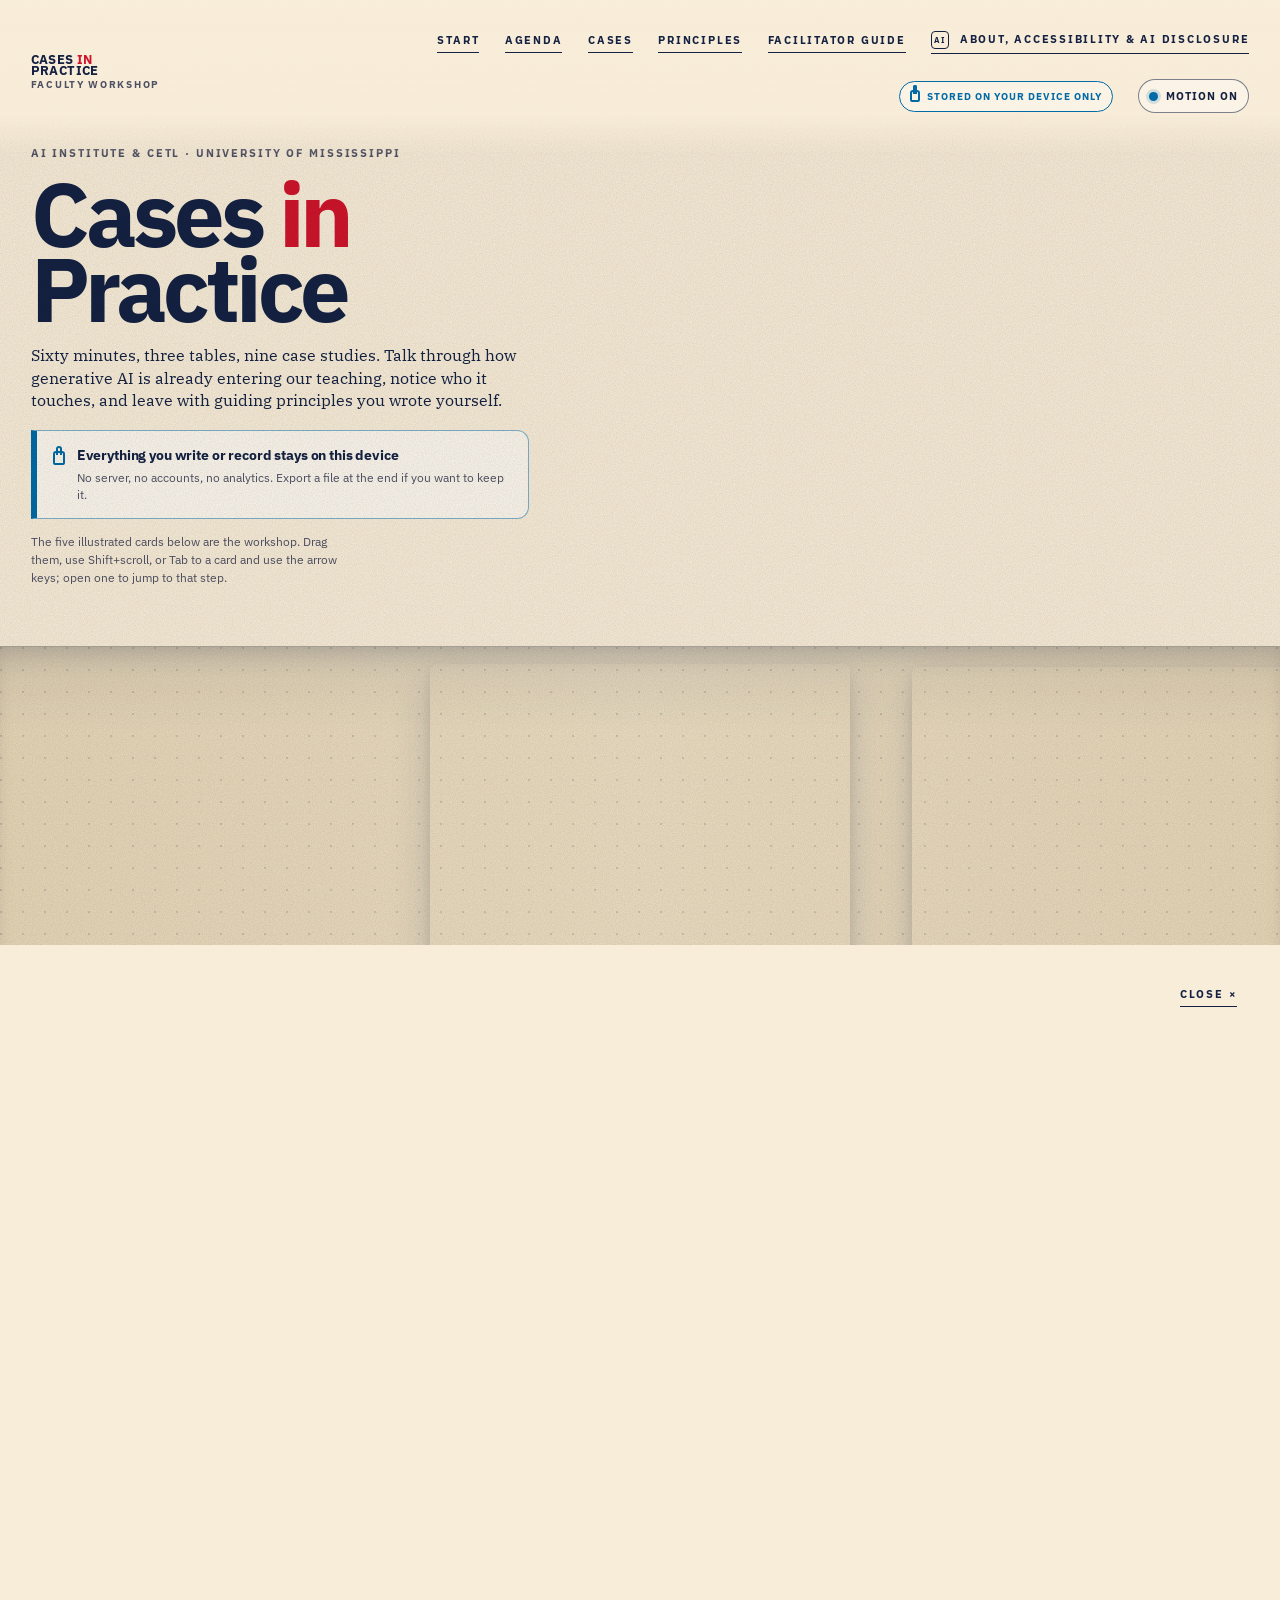
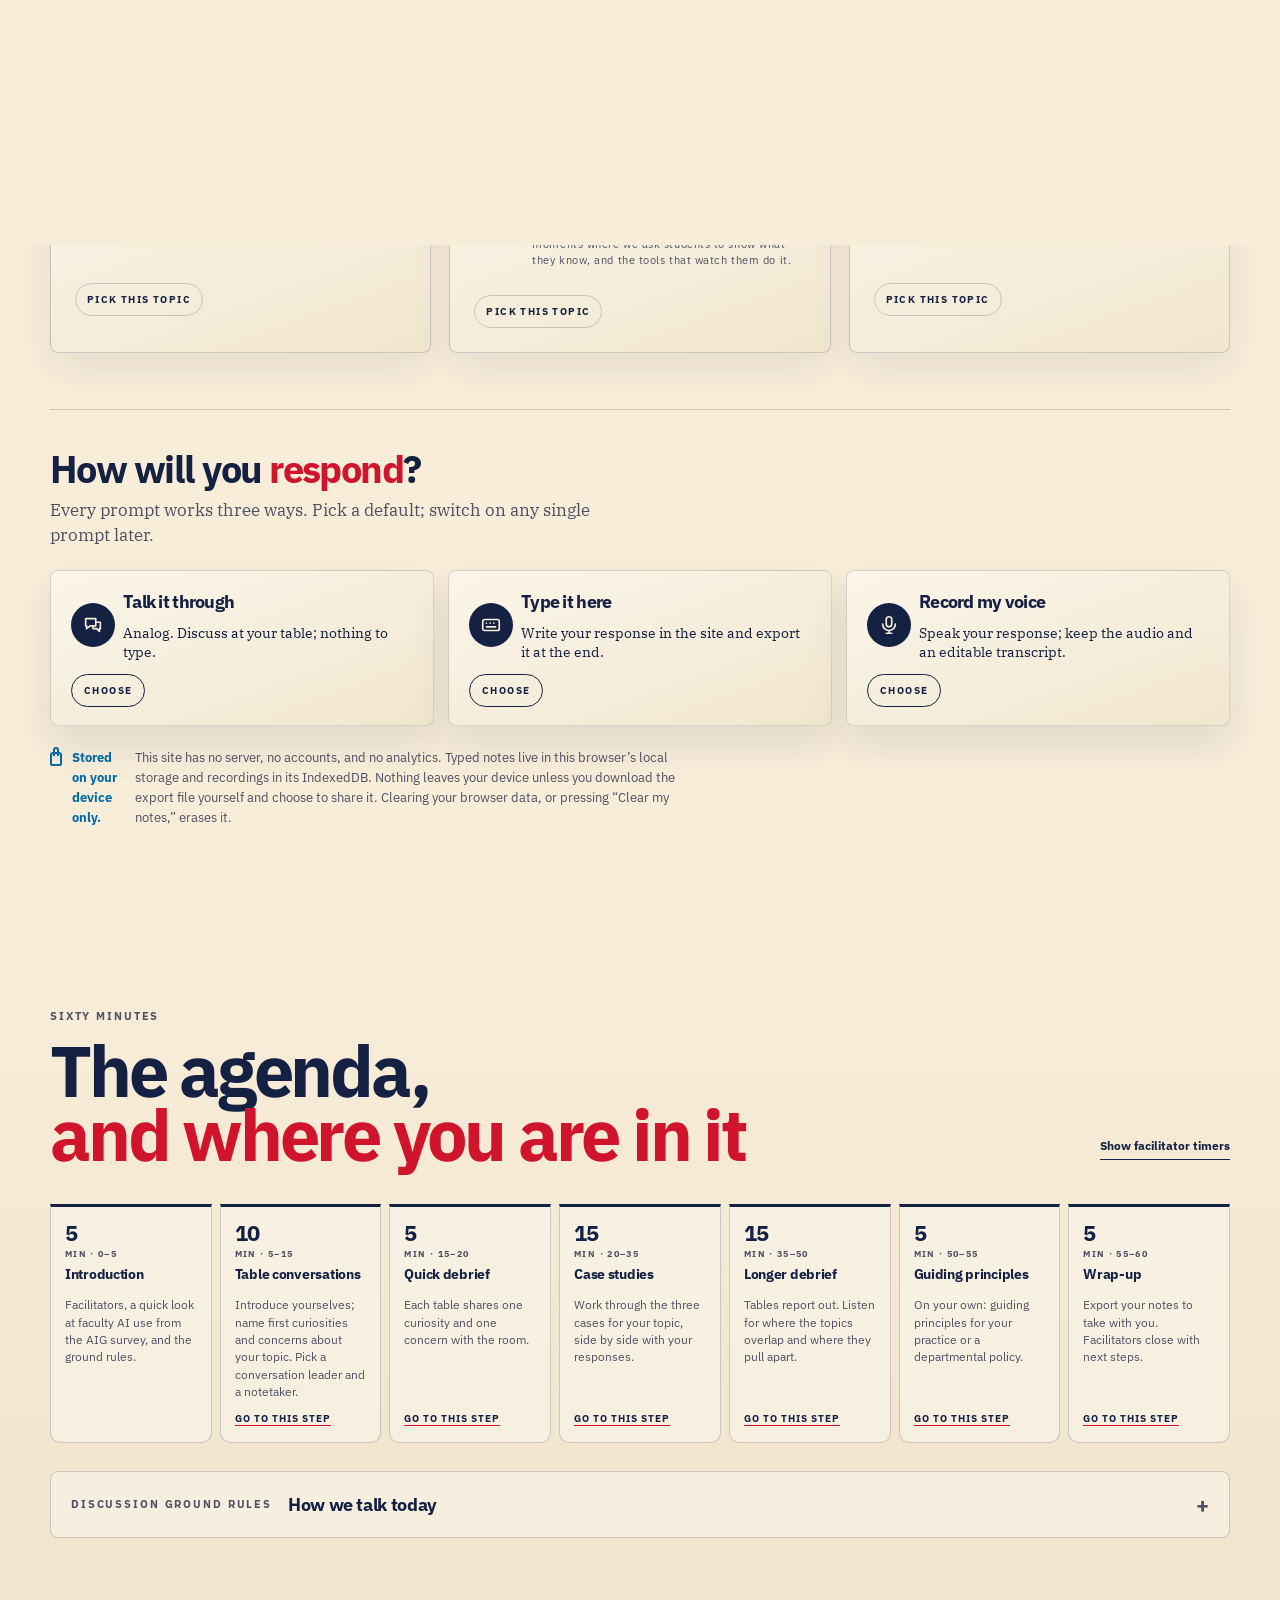
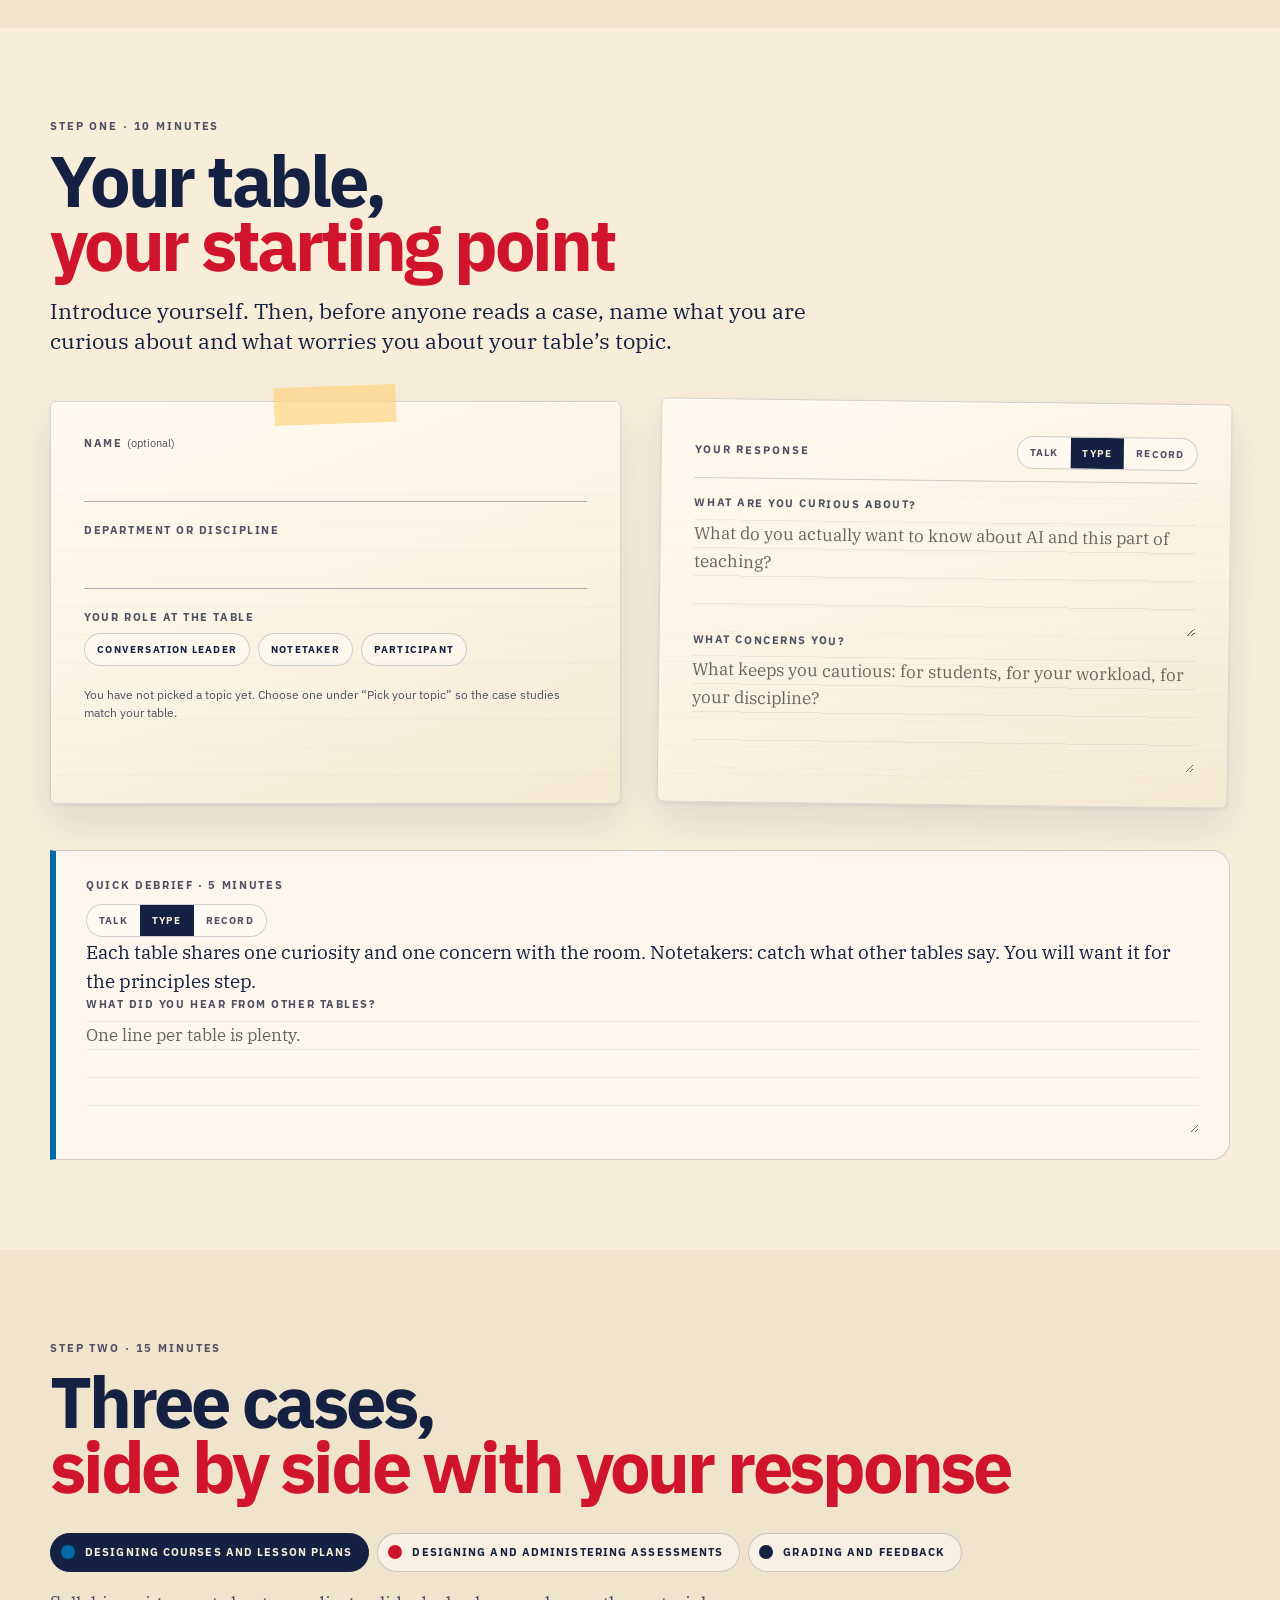
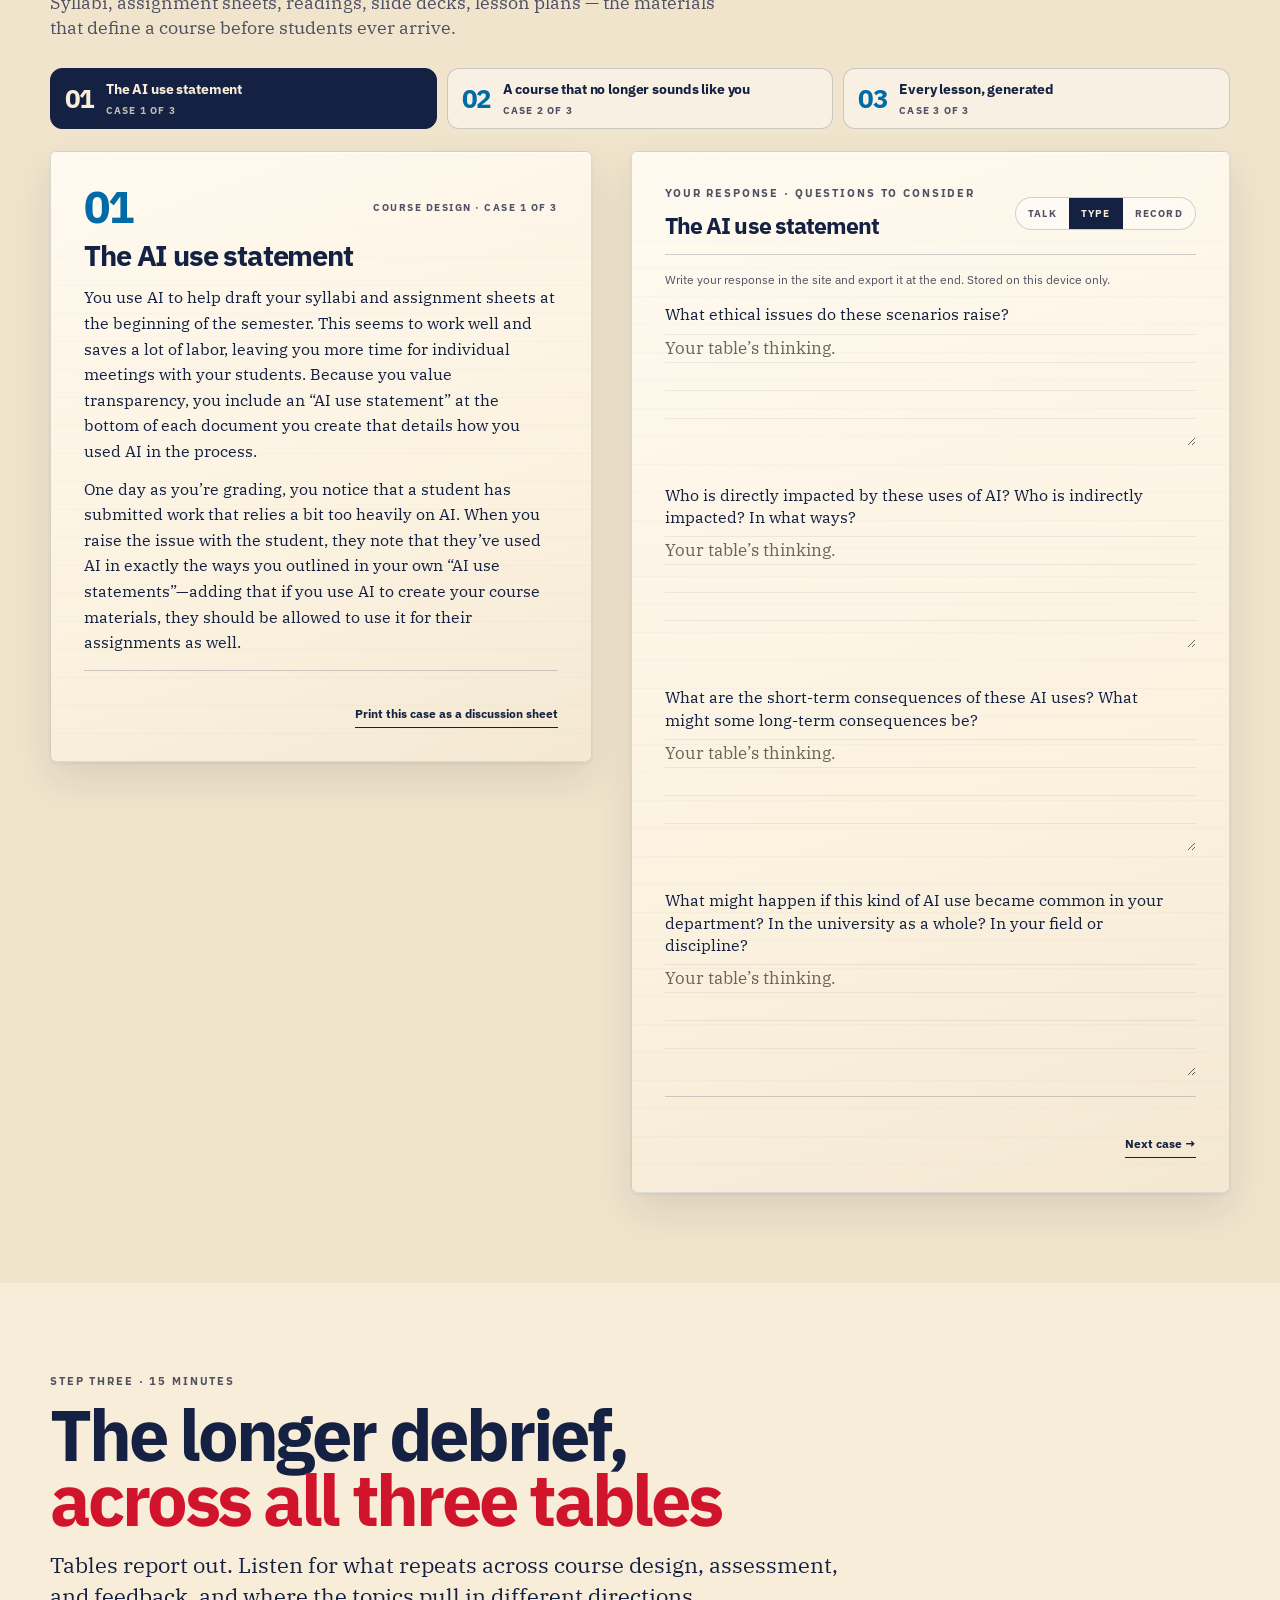
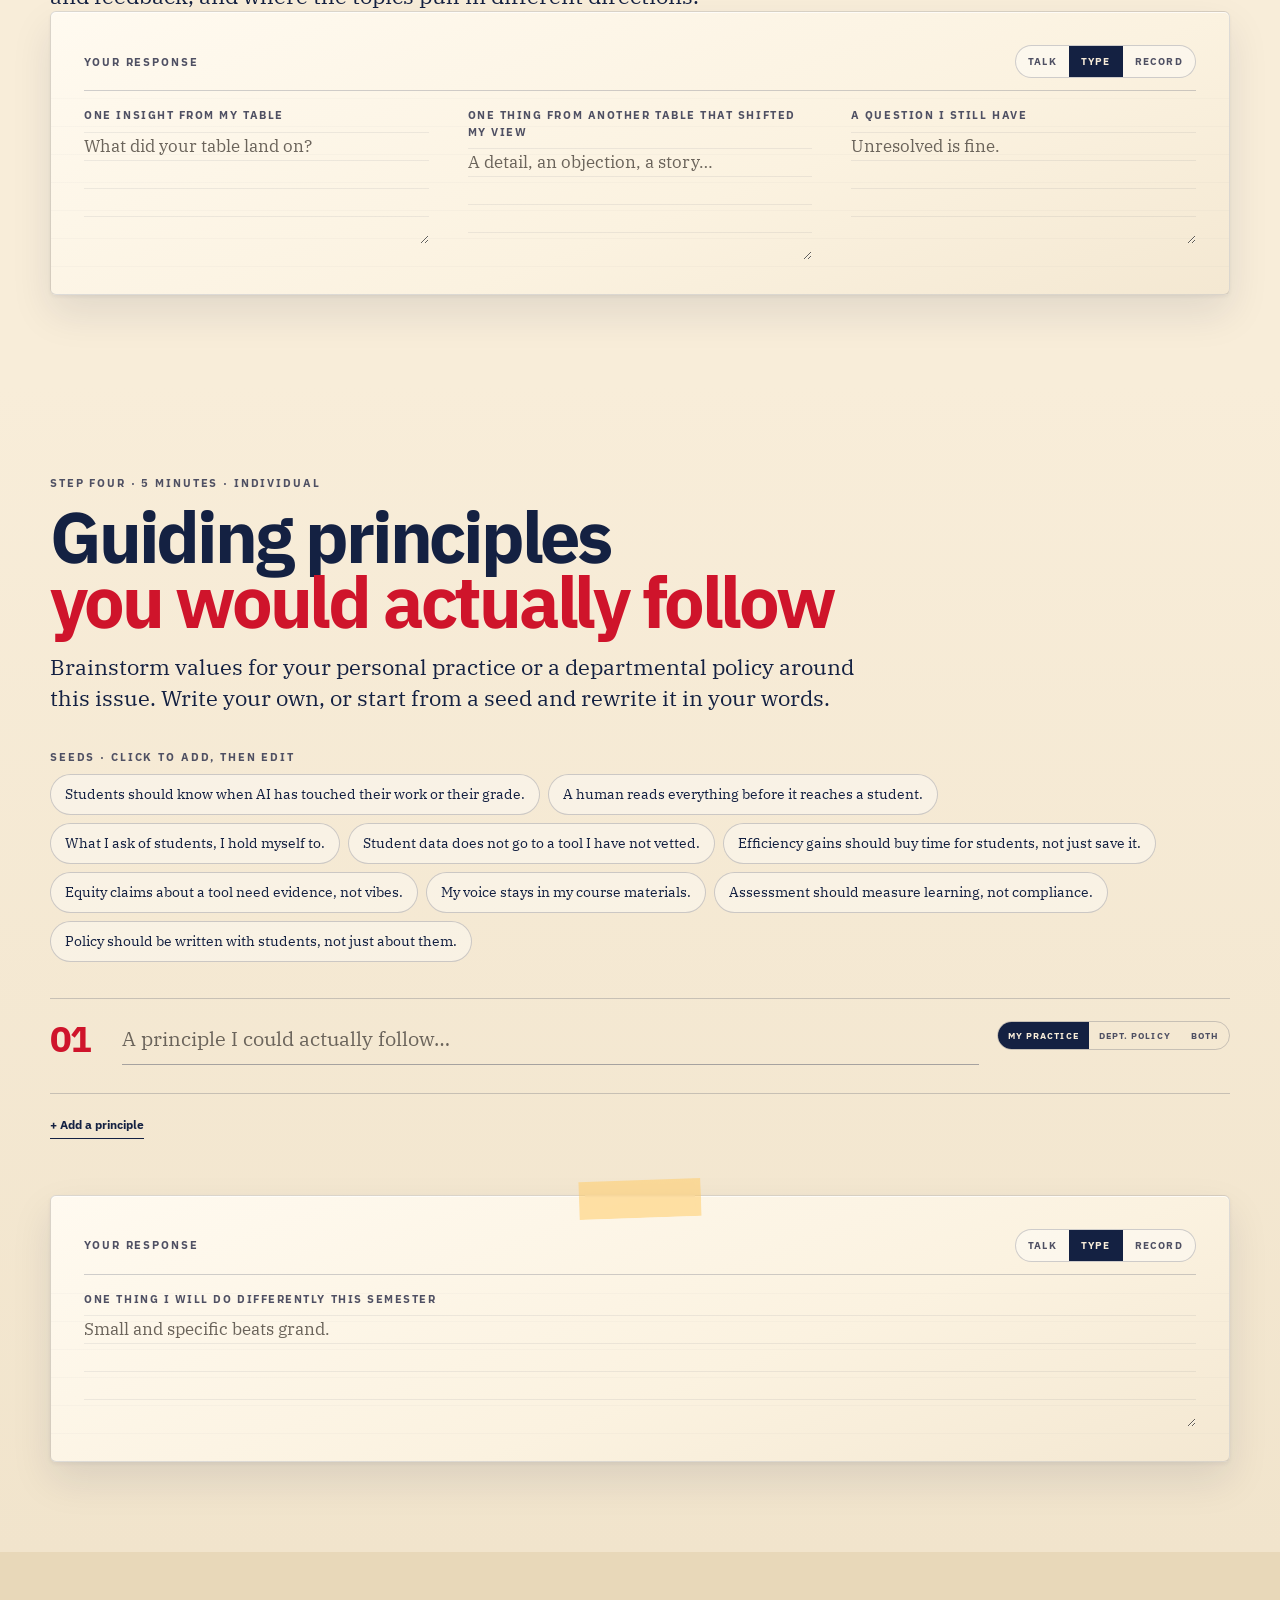
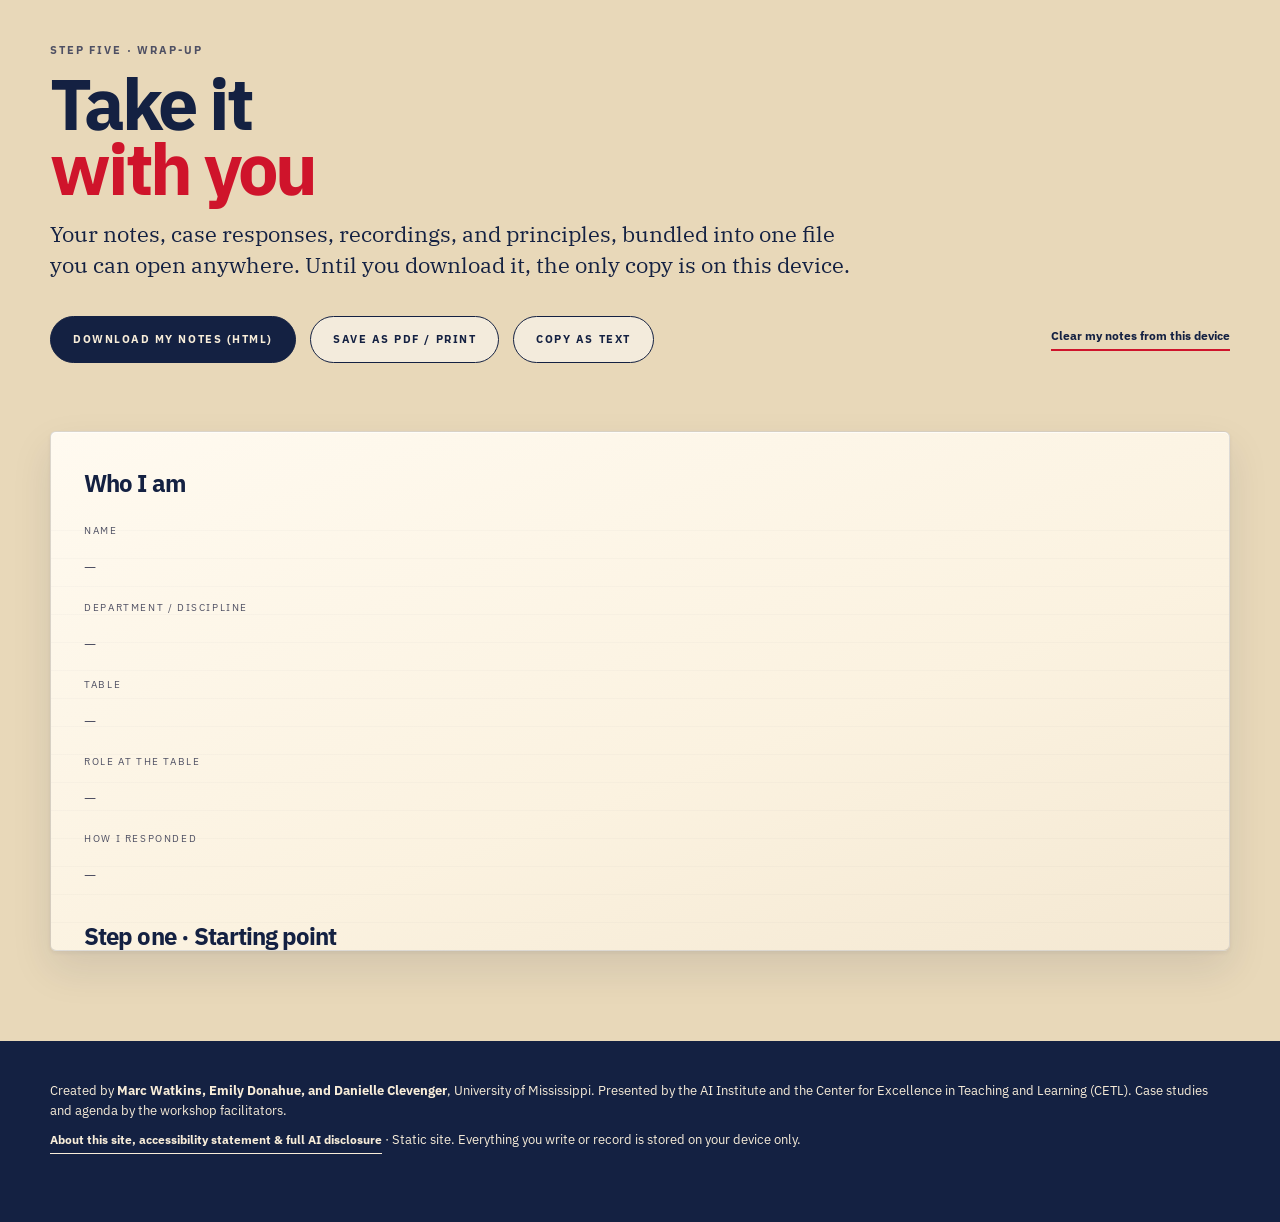
==== index.html @ 2ee826fd "Add files via upload" ====
<!doctype html>
<html lang="en">
<head>
  <meta charset="utf-8" />
  <meta name="viewport" content="width=device-width,initial-scale=1,viewport-fit=cover" />
  <meta name="theme-color" content="#F8EDD9" />
  <title>Cases in Practice — A faculty workshop on AI in teaching</title>
  <meta name="description" content="A sixty-minute faculty workshop: nine case studies on AI in course design, assessment, and grading. Talk, type, or record your responses; everything stays on your device." />
  <meta name="author" content="Marc Watkins, Emily Donahue, Danielle Clevenger" />
  <meta property="og:title" content="Cases in Practice" />
  <meta property="og:description" content="Nine case studies on AI in course design, assessment, and feedback. Talk them through, write your guiding principles, take your notes with you." />
  <meta property="og:type" content="website" />
  <meta property="og:image" content="./assets/cards/step-02.svg" />
  <link rel="preconnect" href="https://fonts.googleapis.com" />
  <link rel="preconnect" href="https://fonts.gstatic.com" crossorigin />
  <link rel="stylesheet" href="https://fonts.googleapis.com/css2?family=IBM+Plex+Sans:wght@400;600;700&family=IBM+Plex+Serif:wght@400;600&display=swap" />
  <link rel="preconnect" href="https://fonts.googleapis.com" />
  <link rel="preconnect" href="https://fonts.gstatic.com" crossorigin />
  <link rel="stylesheet" href="https://fonts.googleapis.com/css2?family=IBM+Plex+Sans:wght@400;600;700&family=IBM+Plex+Serif:wght@400;600&display=swap" />
  <link rel="stylesheet" href="./css/styles.css" />
</head>
<body>
  <a class="skip-link" href="#choose">Skip to the workshop</a>

  <div id="preloader" class="preloader" aria-hidden="true">
    <div class="preloader__eyebrow">FACULTY WORKSHOP</div>
    <div class="preloader__mark">CASES<br><strong>IN</strong> PRACTICE</div>
    <div class="preloader__bar"><span></span></div>
  </div>

  <div class="grain" aria-hidden="true"></div>

  <header class="site-header">
    <a href="#top" class="wordmark ui-button" aria-label="Cases in Practice, back to top">
      <span>CASES <strong>IN</strong><br>PRACTICE</span><small>faculty workshop</small>
    </a>
    <nav aria-label="Primary">
      <a class="nav-link" href="#choose">Start</a>
      <a class="nav-link" href="#agenda">Agenda</a>
      <a class="nav-link" href="#step-cases">Cases</a>
      <a class="nav-link" href="#step-principles">Principles</a>
      <button id="facilitatorButton" class="nav-link ui-button" type="button">Facilitator guide</button>
      <button id="aboutButton" class="nav-link nav-link--disclosure ui-button" type="button"><span aria-hidden="true">AI</span> About, accessibility &amp; AI disclosure</button>
      <span class="local-chip" title="Nothing you write or record is sent anywhere"><i aria-hidden="true"></i>Stored on your device only</span>
      <button id="motionToggle" class="motion-toggle ui-button" type="button" aria-pressed="true"><span class="motion-toggle__dot" aria-hidden="true"></span><span id="motionLabel">Motion on</span></button>
    </nav>
  </header>

  <div class="progress-rail" aria-hidden="true"><span id="progressFill"></span></div>

  <main id="main">
    <!-- ============ HERO: illustrated card gallery ============ -->
    <section id="top" class="hero gallery" aria-labelledby="heroTitle">
      <div class="ambient-video" aria-hidden="true">
        <video id="ambientVideo" muted loop playsinline autoplay preload="metadata" disablepictureinpicture tabindex="-1">
          <source src="./assets/trees-breeze.mp4" type="video/mp4" />
        </video>
      </div>
      <div class="hero__copy">
        <p class="eyebrow">AI INSTITUTE &amp; CETL · UNIVERSITY OF MISSISSIPPI</p>
        <h1 id="heroTitle">Cases <strong>in</strong><br>Practice</h1>
        <p class="lead" id="heroDek"></p>
        <p class="local-badge"><span class="local-badge__lock" aria-hidden="true"></span><strong id="localBadge"></strong><span>No server, no accounts, no analytics. Export a file at the end if you want to keep it.</span></p>
        <p class="hero__hint">The five illustrated cards below are the workshop. Drag them, use Shift+scroll, or Tab to a card and use the arrow keys; open one to jump to that step.</p>
      </div>
      <canvas id="glCanvas" aria-hidden="true"></canvas>
      <div id="fallbackGallery" class="fallback-gallery" aria-hidden="true"></div>
      <div id="projectHitboxes" class="project-hitboxes" role="group" aria-label="Workshop steps"></div>
      <div id="projectMeta" class="project-meta-layer" aria-hidden="true"></div>
      <p class="gallery-instruction" aria-hidden="true"><span>Drag · shift+scroll · arrow keys</span><i></i></p>
      <div class="gallery-progress" aria-hidden="true"><span id="deckFill"></span></div>
      <p id="deckCounter" class="gallery-counter" aria-live="polite">Step 01 of 05</p>
      <p class="gallery-credit">Created by <strong>Marc Watkins, Emily Donahue &amp; Danielle Clevenger</strong> · AI Institute &amp; CETL, University of Mississippi</p>
    </section>

    <!-- ============ BEFORE WE START: topic + response mode ============ -->
    <section id="choose" class="section section--choose" aria-labelledby="chooseTitle">
      <div class="section__inner">
        <p class="eyebrow reveal">BEFORE WE START · TWO QUICK CHOICES</p>
        <h2 id="chooseTitle" class="section-title reveal">Pick <strong>your topic</strong></h2>
        <p class="lead reveal">Sit at the table for the topic you care most about. Your pick tints the site, chooses your three case studies, and is remembered on this device.</p>
        <div class="table-grid" id="tablePicker" role="group" aria-label="Pick your topic"></div>
        <div class="respond-block" id="respond">
          <h3 id="respondTitle" class="sub-title reveal">How will you <strong>respond</strong>?</h3>
          <p class="sub-lead reveal">Every prompt works three ways. Pick a default; switch on any single prompt later.</p>
          <div class="mode-grid mode-grid--compact" id="modePicker" role="group" aria-labelledby="respondTitle"></div>
          <p class="local-line reveal"><span class="local-badge__lock" aria-hidden="true"></span><strong>Stored on your device only.</strong> <span id="localLong"></span></p>
        </div>
      </div>
    </section>

    <!-- ============ AGENDA ============ -->
    <section id="agenda" class="section section--agenda" aria-labelledby="agendaTitle">
      <div class="section__inner">
        <div class="agenda-head">
          <div><p class="eyebrow reveal">SIXTY MINUTES</p><h2 id="agendaTitle" class="section-title reveal">The agenda,<br><strong>and where you are in it</strong></h2></div>
          <button id="timerToggle" class="text-action reveal" type="button" aria-pressed="false">Show facilitator timers</button>
        </div>
        <ol id="agendaList" class="agenda-list agenda-list--compact"></ol>
        <details class="rules-details reveal">
          <summary><span class="eyebrow">DISCUSSION GROUND RULES</span><span class="rules-details__title">How we talk today</span></summary>
          <ul id="groundRules" class="rules"></ul>
        </details>
        <p id="timerStatus" class="visually-hidden" role="status"></p>
      </div>
    </section>

    <!-- ============ STEP 1: TABLE ============ -->
    <section id="step-tables" class="section" aria-labelledby="tablesTitle">
      <div class="section__inner">
        <p class="eyebrow reveal">STEP ONE · 10 MINUTES</p>
        <h2 id="tablesTitle" class="section-title reveal">Your table,<br><strong>your starting point</strong></h2>
        <p class="lead reveal">Introduce yourself. Then, before anyone reads a case, name what you are curious about and what worries you about your table’s topic.</p>
        <div class="form-grid">
          <div class="sheet reveal">
            <span class="tape" aria-hidden="true"></span>
            <label class="field"><span>Name <em>(optional)</em></span><input id="fName" type="text" autocomplete="name" data-key="name" /></label>
            <label class="field"><span>Department or discipline</span><input id="fDiscipline" type="text" data-key="discipline" /></label>
            <fieldset class="field field--radios">
              <legend>Your role at the table</legend>
              <div id="roleChoices" class="chips chips--select"></div>
            </fieldset>
            <p class="field-note" id="trackEcho"></p>
          </div>
          <div class="sheet sheet--tilt-r reveal response-pane" data-pane="starting">
            <div class="pane-head"><p class="eyebrow">YOUR RESPONSE</p><div class="mode-switch" data-switch role="group" aria-label="Response mode for this pane"></div></div>
            <div data-response="curiosities" data-label="What are you curious about?" data-hint="What do you actually want to know about AI and this part of teaching?"></div>
            <div data-response="concerns" data-label="What concerns you?" data-hint="What keeps you cautious: for students, for your workload, for your discipline?"></div>
          </div>
        </div>
        <div class="callout callout--blue reveal response-pane" data-pane="quick">
          <p class="callout__label">Quick debrief · 5 minutes</p>
          <p>Each table shares one curiosity and one concern with the room. Notetakers: catch what other tables say. You will want it for the principles step.</p>
          <div data-response="debriefQuick" data-label="What did you hear from other tables?" data-hint="One line per table is plenty."></div>
        </div>
      </div>
    </section>

    <!-- ============ STEP 2: CASES, SIDE BY SIDE ============ -->
    <section id="step-cases" class="section section--cases" aria-labelledby="casesTitle">
      <div class="section__inner">
        <p class="eyebrow reveal">STEP TWO · 15 MINUTES</p>
        <h2 id="casesTitle" class="section-title reveal">Three cases,<br><strong>side by side with your response</strong></h2>
        <div class="track-tabs reveal" id="trackTabs" role="group" aria-label="Show case studies for a topic"></div>
        <p class="lead track-blurb reveal" id="trackBlurb"></p>
        <div class="case-tabs" id="caseTabs" role="group" aria-label="Choose a case"></div>
        <div class="compare">
          <div class="compare__case" id="casePane"></div>
          <div class="compare__response response-pane" id="caseResponse" data-pane="case"></div>
        </div>
      </div>
    </section>

    <!-- ============ STEP 3: DEBRIEF ============ -->
    <section id="step-debrief" class="section" aria-labelledby="debriefTitle">
      <div class="section__inner">
        <p class="eyebrow reveal">STEP THREE · 15 MINUTES</p>
        <h2 id="debriefTitle" class="section-title reveal">The longer debrief,<br><strong>across all three tables</strong></h2>
        <p class="lead reveal">Tables report out. Listen for what repeats across course design, assessment, and feedback, and where the topics pull in different directions.</p>
        <div class="sheet reveal response-pane" data-pane="debrief">
          <div class="pane-head"><p class="eyebrow">YOUR RESPONSE</p><div class="mode-switch" data-switch role="group" aria-label="Response mode for this pane"></div></div>
          <div class="form-grid form-grid--three form-grid--tight">
            <div data-response="debriefInsight" data-label="One insight from my table" data-hint="What did your table land on?"></div>
            <div data-response="debriefShift" data-label="One thing from another table that shifted my view" data-hint="A detail, an objection, a story…"></div>
            <div data-response="debriefQuestion" data-label="A question I still have" data-hint="Unresolved is fine."></div>
          </div>
        </div>
      </div>
    </section>

    <!-- ============ STEP 4: PRINCIPLES ============ -->
    <section id="step-principles" class="section section--principles" aria-labelledby="principlesTitle">
      <div class="section__inner">
        <p class="eyebrow reveal">STEP FOUR · 5 MINUTES · INDIVIDUAL</p>
        <h2 id="principlesTitle" class="section-title reveal">Guiding principles<br><strong>you would actually follow</strong></h2>
        <p class="lead reveal">Brainstorm values for your personal practice or a departmental policy around this issue. Write your own, or start from a seed and rewrite it in your words.</p>
        <div class="seeds reveal">
          <p class="eyebrow" id="seedsLabel">SEEDS · CLICK TO ADD, THEN EDIT</p>
          <div id="seedChips" class="chips" role="group" aria-labelledby="seedsLabel"></div>
        </div>
        <ol id="principleList" class="principle-list" aria-label="Your principles"></ol>
        <button id="addPrinciple" class="text-action" type="button">+ Add a principle</button>
        <div class="sheet sheet--commit reveal response-pane" data-pane="commit">
          <span class="tape" aria-hidden="true"></span>
          <div class="pane-head"><p class="eyebrow">YOUR RESPONSE</p><div class="mode-switch" data-switch role="group" aria-label="Response mode for this pane"></div></div>
          <div data-response="commitment" data-label="One thing I will do differently this semester" data-hint="Small and specific beats grand."></div>
        </div>
      </div>
    </section>

    <!-- ============ STEP 5: EXPORT ============ -->
    <section id="step-export" class="section section--export" aria-labelledby="exportTitle">
      <div class="section__inner">
        <p class="eyebrow reveal">STEP FIVE · WRAP-UP</p>
        <h2 id="exportTitle" class="section-title reveal">Take it<br><strong>with you</strong></h2>
        <p class="lead reveal">Your notes, case responses, recordings, and principles, bundled into one file you can open anywhere. Until you download it, the only copy is on this device.</p>
        <div class="export-row reveal">
          <button id="exportHtml" class="btn btn--ink" type="button">Download my notes (HTML)</button>
          <button id="exportPdf" class="btn" type="button">Save as PDF / Print</button>
          <button id="exportCopy" class="btn" type="button">Copy as text</button>
          <button id="clearAll" class="text-action text-action--danger" type="button">Clear my notes from this device</button>
        </div>
        <p id="exportStatus" class="copy-status" role="status"></p>
        <div id="preview" class="preview sheet reveal" role="region" tabindex="0" aria-label="Preview of your exported notes"></div>
      </div>
    </section>

    <footer class="site-footer">
      <div class="section__inner">
        <p>Created by <strong>Marc Watkins, Emily Donahue, and Danielle Clevenger</strong>, University of Mississippi. Presented by the AI Institute and the Center for Excellence in Teaching and Learning (CETL). Case studies and agenda by the workshop facilitators.</p>
        <p><button id="aboutButton2" class="text-action" type="button">About this site, accessibility statement &amp; full AI disclosure</button> · Static site. Everything you write or record is stored on your device only.</p>
      </div>
    </footer>
  </main>

  <aside id="infoPanel" class="info-panel" aria-hidden="true" inert aria-label="Site information">
    <button id="infoClose" class="panel-close ui-button" type="button" aria-label="Close panel">CLOSE ×</button>
    <div id="infoContent" class="info-panel__content"></div>
  </aside>

  <div id="transition" class="transition" aria-hidden="true"><div></div></div>
  <script type="module" src="./js/app.js"></script>
</body>
</html>
---- css/styles.css ----
:root{
  /* University of Mississippi brand palette (UM Brand Portal): Lyceum, Oxford, Magnolia; Powder Blue, River, B.B., Faulkner, Tupelo, Landshark */
  --lyceum:#CF142B;--oxford:#142142;--magnolia:#FFFFFF;--powder:#006BA6;--river:#48C6E4;--bb:#B1DDF6;--faulkner:#F8EDD9;--tupelo:#FFCD6B;--landshark:#FF544A;
  --paper:var(--faulkner);--paper-2:#f1e4cc;--paper-deep:#e8d8b9;--ink:var(--oxford);--muted:#4f5063;--hair:rgba(20,33,66,.2);
  --rose:var(--lyceum);--blue:var(--powder);--gold:#7a5613;--green:var(--powder);
  --accent:var(--rose);
  --ease:cubic-bezier(.2,.8,.2,1);--pad:clamp(18px,2.4vw,38px);
  --serif:"IBM Plex Serif",Georgia,"Times New Roman",serif;--sans:"IBM Plex Sans",Arial,Helvetica,sans-serif;
}
*{box-sizing:border-box}
html{scroll-behavior:smooth;scrollbar-color:var(--ink) transparent}
html,body{margin:0;width:100%;min-height:100%;background:var(--paper);color:var(--ink)}
body{font-family:var(--sans);line-height:1.5;-webkit-font-smoothing:antialiased}
button,input,textarea,a{font:inherit;color:inherit}
.ui-button{border:0;background:transparent;padding:0;cursor:pointer;text-decoration:none}
.skip-link{position:fixed;z-index:200;left:1rem;top:-100px;background:#fff;color:#000;padding:.75rem 1rem}.skip-link:focus{top:1rem}
em{font-style:normal}
h1 strong,h2 strong,h3 strong,.preloader__mark strong,.wordmark strong,.section-heading strong{font-weight:900;color:var(--rose)}

/* paper grain */
.grain{position:fixed;inset:-50%;z-index:1;pointer-events:none;opacity:.32;mix-blend-mode:multiply;
  background-image:url("data:image/svg+xml;utf8,<svg xmlns='http://www.w3.org/2000/svg' width='240' height='240'><filter id='n'><feTurbulence type='fractalNoise' baseFrequency='.9' numOctaves='2' stitchTiles='stitch'/><feColorMatrix values='0 0 0 0 .1 0 0 0 0 .09 0 0 0 0 .07 0 0 0 .55 0'/></filter><rect width='100%' height='100%' filter='url(%23n)'/></svg>");
  background-size:240px 240px;animation:grainShift 1.6s steps(6) infinite}
@keyframes grainShift{0%{transform:translate(0,0)}20%{transform:translate(-2%,1%)}40%{transform:translate(1%,-2%)}60%{transform:translate(-1%,-1%)}80%{transform:translate(2%,2%)}100%{transform:translate(0,0)}}

/* preloader + wipe */
.preloader{position:fixed;z-index:100;inset:0;background:var(--ink);color:var(--paper);display:grid;place-content:center;text-align:center;transition:transform .85s cubic-bezier(.7,0,.2,1)}
.preloader.is-hidden{transform:translateY(-105%);pointer-events:none}
.preloader__eyebrow{font-size:11px;letter-spacing:.2em;margin-bottom:16px}
.preloader__mark{font-weight:900;font-size:clamp(40px,7vw,104px);line-height:.76;letter-spacing:-.075em}
.preloader__mark strong{color:var(--landshark)}
.preloader__bar{width:min(280px,54vw);height:1px;background:rgba(255,255,255,.2);margin:32px auto 0;overflow:hidden}
.preloader__bar span{display:block;width:100%;height:100%;background:currentColor;transform:translateX(-100%);animation:load 1.05s var(--ease) forwards}
@keyframes load{to{transform:translateX(0)}}
.transition{position:fixed;z-index:80;inset:0;pointer-events:none;overflow:hidden}
.transition>div{position:absolute;inset:-15%;background:var(--ink);transform:translateY(120%) rotate(-3deg);border-radius:50% 50% 0 0/12% 12% 0 0}
.transition.is-in>div{animation:wipeIn .62s cubic-bezier(.7,0,.2,1) forwards}
.transition.is-out>div{animation:wipeOut .68s cubic-bezier(.7,0,.2,1) forwards}
@keyframes wipeIn{to{transform:translateY(0) rotate(0)}}
@keyframes wipeOut{from{transform:translateY(0)}to{transform:translateY(-120%) rotate(3deg)}}

/* header */
.site-header{position:fixed;z-index:30;inset:0 0 auto 0;display:flex;justify-content:space-between;align-items:center;padding:var(--pad);padding-bottom:42px;pointer-events:none;
  background:linear-gradient(180deg,rgba(248,237,217,.98) 0%,rgba(248,237,217,.92) 74%,rgba(248,237,217,0) 100%)}
.site-header>*{pointer-events:auto}
.site-header nav{display:flex;gap:clamp(14px,2vw,30px);flex-wrap:wrap;justify-content:flex-end;align-items:center;max-width:min(820px,72vw)}
.wordmark{display:grid;text-align:left;font-weight:900;letter-spacing:.03em;line-height:.86;font-size:13px}
.wordmark strong{color:var(--rose)}
.wordmark small{margin-top:5px;font-size:10px;letter-spacing:.17em;color:var(--muted);text-transform:uppercase}
.nav-link,.panel-close{font-size:11px;font-weight:800;letter-spacing:.16em;text-transform:uppercase;text-decoration:none;color:var(--ink)}
.nav-link:after,.panel-close:after{content:"";display:block;margin-top:4px;height:1px;background:currentColor;transform-origin:right;transition:transform .3s var(--ease)}
.nav-link:hover:after,.panel-close:hover:after{transform:scaleX(.25)}
.nav-link--disclosure span{display:inline-grid;place-items:center;width:18px;height:18px;margin-right:6px;border:1px solid var(--ink);border-radius:4px;font-size:8px;vertical-align:middle}
.motion-toggle{display:inline-flex;align-items:center;gap:8px;min-height:34px;padding:6px 10px;border:1px solid rgba(20,33,66,.55);border-radius:99px;font-size:11px;font-weight:800;letter-spacing:.09em;text-transform:uppercase;background:rgba(255,255,255,.35);white-space:nowrap}
.motion-toggle__dot{width:9px;height:9px;border-radius:50%;background:var(--powder);box-shadow:0 0 0 3px rgba(0,107,166,.16)}
.motion-toggle[aria-pressed="false"] .motion-toggle__dot{background:var(--muted);box-shadow:none}
.progress-rail{position:fixed;z-index:31;left:0;top:0;width:100%;height:3px;background:transparent}
.progress-rail span{display:block;height:100%;width:0;background:var(--rose);transition:width .2s linear}
.has-overlay .site-header,.has-overlay .progress-rail{opacity:0;visibility:hidden;pointer-events:none}

/* type */
.eyebrow{font-size:11px;letter-spacing:.17em;font-weight:800;color:var(--muted);text-transform:uppercase;margin:0}
.lead{font-family:var(--serif);font-size:clamp(18px,1.7vw,25px);line-height:1.4;max-width:62ch;margin:18px 0 0}
.section-title{font-size:clamp(40px,5.6vw,86px);line-height:.9;letter-spacing:-.06em;margin:14px 0 0;font-weight:900}
.section-title strong{color:var(--rose)}

/* hero */
.hero{position:relative;height:100vh;height:100svh;min-height:640px;overflow:hidden;isolation:isolate}
.ambient-video{position:absolute;inset:0;z-index:0;overflow:hidden;pointer-events:none}
.ambient-video video{width:100%;height:100%;object-fit:cover;filter:sepia(.3) saturate(.72) brightness(1.07) contrast(.92);opacity:.62;transition:opacity .6s}
.ambient-video:after{content:"";position:absolute;inset:0;background:radial-gradient(circle at 65% 48%,rgba(248,237,217,.08),rgba(248,237,217,.6) 82%),linear-gradient(180deg,rgba(248,237,217,.85) 0%,rgba(248,237,217,.18) 28%,rgba(248,237,217,.18) 72%,rgba(248,237,217,.92) 100%)}
.ambient-video.is-paused video{opacity:.4}
.hero__inner{position:relative;z-index:2;display:grid;grid-template-columns:minmax(0,1.05fr) minmax(0,1fr);gap:clamp(30px,5vw,80px);align-items:center;padding:clamp(120px,16vh,170px) var(--pad) 40px;width:min(1320px,100%);margin:0 auto}
.hero__copy h1{font-size:clamp(58px,9vw,150px);line-height:.82;letter-spacing:-.075em;margin:18px 0 26px;font-weight:900}
.hero__copy h1 strong{color:var(--rose)}
.hero__hint{margin:22px 0 0;max-width:44ch;font-size:13px;line-height:1.55;color:var(--muted)}
.hero__tables{display:grid;gap:14px}
.table-card{position:relative;display:grid;grid-template-columns:auto 1fr auto;gap:16px;align-items:center;text-align:left;padding:18px 20px;border:1px solid var(--hair);border-radius:16px;background:rgba(255,255,255,.55);box-shadow:0 14px 40px rgba(20,33,66,.08);transition:transform .45s var(--ease),box-shadow .45s var(--ease),background .3s;cursor:pointer}
.table-card:hover{transform:translateY(-4px) rotate(-.4deg);box-shadow:0 24px 50px rgba(20,33,66,.14);background:rgba(255,255,255,.78)}
.table-card:focus-visible{outline:3px solid var(--ink);outline-offset:3px}
.table-card__swatch{width:42px;height:42px;border-radius:50%;background:var(--c);display:grid;place-items:center;color:#fff;font-weight:900;font-size:13px;box-shadow:inset 0 0 0 4px rgba(255,255,255,.35)}
.table-card__title{font-weight:900;font-size:clamp(15px,1.25vw,19px);letter-spacing:-.02em;line-height:1.15}
.table-card__meta{display:block;margin-top:5px;font-size:11px;color:var(--muted);letter-spacing:.05em}
.table-card__pick{font-size:10px;font-weight:800;letter-spacing:.14em;text-transform:uppercase;border:1px solid var(--hair);border-radius:99px;padding:8px 11px;white-space:nowrap}
.table-card.is-picked{background:var(--ink);color:var(--paper);border-color:var(--ink)}
.table-card.is-picked .table-card__meta{color:rgba(248,237,217,.7)}
.table-card.is-picked .table-card__pick{background:var(--paper);color:var(--ink);border-color:var(--paper)}
.hero__foot{position:relative;z-index:2;display:flex;justify-content:space-between;align-items:flex-end;padding:0 var(--pad) var(--pad)}
.gallery-credit{margin:0;font-size:10px;letter-spacing:.04em;color:var(--muted)}
.scroll-cue{display:flex;align-items:center;gap:10px;margin:0;font-size:10px;letter-spacing:.15em;text-transform:uppercase;color:var(--muted)}
.scroll-cue i{width:40px;height:1px;background:var(--ink);position:relative;overflow:hidden}
.scroll-cue i:after{content:"";position:absolute;inset:0;background:var(--rose);transform:translateX(-100%);animation:cue 1.8s var(--ease) infinite}
@keyframes cue{to{transform:translateX(100%)}}

/* sections */
.section{position:relative;z-index:2;padding:clamp(70px,10vh,130px) 0}
.section__inner{width:min(1180px,calc(100% - 2*var(--pad)));margin:0 auto}
.section--agenda{background:linear-gradient(180deg,var(--paper) 0%,var(--paper-2) 100%)}
.section--cases{background:var(--paper-2)}
.section--principles{background:linear-gradient(180deg,var(--paper) 0%,var(--paper-2) 100%)}
.section--export{background:var(--paper-deep)}

/* paper sheets */
.sheet{position:relative;padding:clamp(22px,2.6vw,36px);background:linear-gradient(160deg,#fffaf0 0%,#fbf2e0 60%,#f4e8d2 100%);border:1px solid rgba(20,33,66,.14);border-radius:6px;
  box-shadow:0 1px 0 rgba(255,255,255,.7) inset,0 18px 40px rgba(20,33,66,.10),0 2px 4px rgba(20,33,66,.06);transition:transform .5s var(--ease),box-shadow .5s var(--ease)}
.sheet:before{content:"";position:absolute;inset:0;border-radius:inherit;pointer-events:none;background:repeating-linear-gradient(0deg,transparent 0 27px,rgba(20,33,66,.035) 27px 28px);opacity:.6;mask:linear-gradient(180deg,transparent 0 70px,#000 90px)}
.sheet--tilt{transform:rotate(-.8deg)}.sheet--tilt-r{transform:rotate(.7deg)}
.sheet:hover{transform:rotate(0) translateY(-2px);box-shadow:0 1px 0 rgba(255,255,255,.7) inset,0 26px 52px rgba(20,33,66,.14),0 2px 4px rgba(20,33,66,.06)}
.tape{position:absolute;left:50%;top:-12px;width:110px;height:26px;transform:translateX(-50%) rotate(-2deg);background:rgba(255,205,107,.55);border-left:1px dashed rgba(255,255,255,.7);border-right:1px dashed rgba(255,255,255,.7);box-shadow:0 2px 4px rgba(20,33,66,.08);backdrop-filter:blur(1px)}
.sheet__num{margin:14px 0 6px;font-size:clamp(46px,5vw,72px);line-height:1;letter-spacing:-.06em;font-weight:900}
.sheet__num small{font-family:var(--serif);font-weight:400;font-size:.32em;letter-spacing:0;color:var(--muted)}
.sheet__note{margin:16px 0 0;font-family:var(--serif);font-size:15px;line-height:1.5;color:var(--muted)}
.reg-bars{display:grid;gap:8px;margin-top:16px}
.reg-bar{display:grid;grid-template-columns:1fr auto;gap:10px;align-items:center;font-size:11px;letter-spacing:.06em;text-transform:uppercase;font-weight:800;color:var(--muted)}
.reg-bar i{grid-column:1/-1;display:block;height:10px;border-radius:99px;background:rgba(20,33,66,.08);overflow:hidden}
.reg-bar i:after{content:"";display:block;height:100%;width:var(--w);background:var(--c);border-radius:inherit;transform-origin:left;transform:scaleX(0);transition:transform 1.1s var(--ease)}
.is-in .reg-bar i:after,.reg-bar.is-in i:after{transform:scaleX(1)}

/* agenda */
.agenda-grid{display:grid;grid-template-columns:minmax(0,1.5fr) minmax(280px,.8fr);gap:clamp(28px,4vw,64px);margin-top:48px;align-items:start}
.agenda-list{list-style:none;margin:0;padding:0;border-top:2px solid var(--ink)}
.agenda-item{display:grid;grid-template-columns:64px 1fr auto;gap:18px;align-items:start;padding:20px 0;border-bottom:1px solid var(--hair);transition:background .3s}
.agenda-item.is-current{background:linear-gradient(90deg,rgba(160,59,88,.08),transparent 70%)}
.agenda-item__min{font-weight:900;font-size:clamp(22px,2.4vw,34px);letter-spacing:-.05em;line-height:1}
.agenda-item__min small{display:block;font-size:9px;letter-spacing:.15em;color:var(--muted);font-weight:800;margin-top:4px}
.agenda-item h3{margin:0 0 6px;font-size:clamp(17px,1.5vw,22px);letter-spacing:-.02em}
.agenda-item p{margin:0;color:var(--muted);font-size:14px;line-height:1.55;max-width:60ch}
.agenda-item a{color:var(--ink);font-size:11px;font-weight:800;letter-spacing:.1em;text-transform:uppercase;text-decoration:none;border-bottom:1px solid var(--rose)}
.agenda-item__timer{display:grid;gap:6px;justify-items:end}
.timer-btn{border:1px solid var(--hair);background:rgba(255,255,255,.5);border-radius:99px;padding:7px 12px;font-size:10px;letter-spacing:.12em;text-transform:uppercase;font-weight:800;cursor:pointer}
.timer-btn:hover{background:#fff}
.timer-btn.is-running{background:var(--ink);color:var(--paper);border-color:var(--ink)}
.timer-clock{font-variant-numeric:tabular-nums;font-weight:900;font-size:18px;letter-spacing:-.02em;min-width:4ch;text-align:right}
.timer-clock.is-over{color:var(--rose)}
.sheet--rules{margin-top:56px}
.sheet--rules h3{margin:8px 0 14px;font-size:clamp(24px,2.6vw,36px);letter-spacing:-.04em}
.rules{list-style:none;margin:0;padding:0;columns:2;column-gap:40px}
.rules li{break-inside:avoid;font-family:var(--serif);font-size:17px;line-height:1.45;padding:10px 0 10px 26px;position:relative}
.rules li:before{content:"";position:absolute;left:0;top:19px;width:12px;height:12px;border-radius:50%;border:2px solid var(--rose)}

/* forms */
.form-grid{display:grid;grid-template-columns:1fr 1fr;gap:clamp(22px,3vw,44px);margin-top:44px}
.form-grid--three{grid-template-columns:repeat(3,1fr)}
.field{display:grid;gap:8px;margin:0 0 20px}
.field:last-child{margin-bottom:0}
.field>span,.field legend{font-size:11px;font-weight:800;letter-spacing:.14em;text-transform:uppercase;color:var(--muted);padding:0}
.field>span em{text-transform:none;letter-spacing:0;font-weight:400}
.field>span b{color:var(--ink)}
.field input,.field textarea{width:100%;border:0;border-bottom:1px solid rgba(20,33,66,.35);background:transparent;padding:8px 0;font-family:var(--serif);font-size:17px;line-height:1.5;color:var(--ink);resize:vertical;transition:border-color .3s}
.field textarea{background:repeating-linear-gradient(0deg,transparent 0 27px,rgba(20,33,66,.07) 27px 28px);line-height:28px;padding:0;border-bottom:0}
.field input:focus,.field textarea:focus{outline:0;border-color:var(--rose)}
.field textarea:focus{box-shadow:inset 0 -2px 0 var(--rose)}
.field--radios{border:0;margin:0 0 20px;padding:0}
.field-note{margin:6px 0 0;font-size:12px;color:var(--muted)}
.chips{display:flex;gap:8px;flex-wrap:wrap;margin:8px 0 0}
.chips button,.chips span{border:1px solid var(--hair);border-radius:99px;padding:8px 12px;font-size:11px;letter-spacing:.06em;background:rgba(255,255,255,.4);text-align:left;cursor:pointer;transition:background .25s,transform .25s var(--ease)}
.chips button:hover{background:#fff;transform:translateY(-1px)}
.chips button[aria-pressed="true"]{background:var(--ink);color:var(--paper);border-color:var(--ink)}
.chips--select button{text-transform:uppercase;font-weight:800;font-size:10px;letter-spacing:.12em}
.callout{margin:46px 0 0;padding:26px 30px;background:rgba(255,255,255,.5);border:1px solid var(--hair);border-left:6px solid var(--callout-c,var(--ink));border-radius:0 18px 18px 0}
.callout--blue{--callout-c:var(--blue)}.callout--rose{--callout-c:var(--rose)}.callout--gold{--callout-c:var(--gold)}.callout--green{--callout-c:var(--green)}
.callout__label{margin:0 0 10px;font-size:11px;font-weight:800;letter-spacing:.15em;text-transform:uppercase;color:var(--muted)}
.callout p:not(.callout__label){margin:0;font-family:var(--serif);font-size:clamp(16px,1.5vw,20px);line-height:1.55}
.callout__field{margin-top:18px}

/* cases */
.track-tabs{display:flex;gap:8px;flex-wrap:wrap;margin-top:34px}
.track-tab{display:inline-flex;align-items:center;gap:10px;border:1px solid var(--hair);border-radius:99px;padding:10px 16px 10px 10px;font-size:11px;font-weight:800;letter-spacing:.1em;text-transform:uppercase;background:rgba(255,255,255,.45);cursor:pointer;transition:background .25s}
.track-tab i{width:14px;height:14px;border-radius:50%;background:var(--c)}
.track-tab[aria-selected="true"]{background:var(--ink);color:var(--paper);border-color:var(--ink)}
.track-blurb{color:var(--muted);font-size:clamp(16px,1.4vw,20px)}
.case-rail-wrap{position:relative;margin-top:40px}
.case-rail{display:flex;gap:clamp(18px,2.6vw,36px);overflow-x:auto;scroll-snap-type:x mandatory;padding:26px max(var(--pad),calc((100% - 1180px)/2)) 46px;scrollbar-width:none;overscroll-behavior-x:contain}
.case-rail::-webkit-scrollbar{display:none}
.case-rail:focus-visible{outline:3px solid var(--ink);outline-offset:-3px}
.case-card{flex:0 0 min(560px,82vw);scroll-snap-align:center;display:grid;grid-template-rows:auto 1fr auto;gap:16px;min-height:380px;text-align:left;cursor:pointer;--c:var(--accent)}
.case-card:nth-child(odd){transform:rotate(-.6deg)}.case-card:nth-child(even){transform:rotate(.5deg)}
.case-card:hover{transform:rotate(0) translateY(-4px)}
.case-card.is-active{outline:2px solid var(--c);outline-offset:6px;transform:rotate(0)}
.case-card__head{display:flex;justify-content:space-between;align-items:center;gap:14px}
.case-card__num{font-weight:900;font-size:44px;line-height:1;letter-spacing:-.06em;color:var(--c)}
.case-card__label{font-size:10px;font-weight:800;letter-spacing:.15em;text-transform:uppercase;color:var(--muted)}
.case-card h3{margin:0;font-size:clamp(22px,2.2vw,30px);letter-spacing:-.04em;line-height:1.1}
.case-card p{margin:0 0 12px;font-family:var(--serif);font-size:16px;line-height:1.55}
.case-card p:last-child{margin-bottom:0}
.case-card__foot{display:flex;justify-content:space-between;align-items:center;gap:12px;flex-wrap:wrap;padding-top:12px;border-top:1px solid var(--hair)}
.case-card__foot a{font-size:11px;color:var(--ink);font-weight:800;text-decoration:none;border-bottom:1px solid var(--c)}
.case-card__foot .pill{font-size:10px;font-weight:800;letter-spacing:.14em;text-transform:uppercase;border:1px solid var(--c);color:var(--c);border-radius:99px;padding:7px 11px}
.case-card.is-active .pill{background:var(--c);color:#fff}
.case-card .dot{display:inline-block;width:8px;height:8px;border-radius:50%;background:var(--green);margin-left:8px;vertical-align:middle;opacity:0;transition:opacity .3s}
.case-card.has-notes .dot{opacity:1}
.rail-nav{display:flex;justify-content:center;gap:6px;margin-top:-30px;position:relative;z-index:2}
.rail-nav button{border:0;background:transparent;padding:6px;cursor:pointer}
.rail-nav button i{display:block;width:26px;height:3px;background:rgba(20,33,66,.22);border-radius:99px;transition:background .3s,width .3s}
.rail-nav button[aria-current="true"] i{background:var(--ink);width:40px}
.case-questions{margin-top:34px}
.case-questions .sheet{--c:var(--accent)}
.cq-head{display:grid;grid-template-columns:1fr auto;gap:20px;align-items:end;margin-bottom:22px;padding-bottom:16px;border-bottom:2px solid var(--ink)}
.cq-head h3{margin:6px 0 0;font-size:clamp(24px,2.8vw,40px);letter-spacing:-.05em;line-height:1}
.cq-head .eyebrow{color:var(--c)}
.cq-grid{display:grid;grid-template-columns:1fr 1fr;gap:26px 40px}
.cq-grid .field>span{color:var(--ink);text-transform:none;letter-spacing:0;font-family:var(--serif);font-size:17px;font-weight:400;line-height:1.4;display:grid;grid-template-columns:auto 1fr;gap:10px}
.cq-grid .field>span b{font-family:var(--sans);font-size:10px;letter-spacing:.15em;text-transform:uppercase;color:var(--c);font-weight:800;padding-top:5px}
.cq-nav{display:flex;justify-content:space-between;gap:10px;margin-top:26px;padding-top:16px;border-top:1px solid var(--hair)}

/* principles */
.seeds{margin-top:36px}
.seeds .chips button{font-family:var(--serif);font-size:14px;letter-spacing:0;padding:9px 14px}
.principle-list{list-style:none;margin:36px 0 0;padding:0;counter-reset:p}
.principle{display:grid;grid-template-columns:54px 1fr auto;gap:18px;align-items:start;padding:22px 0;border-top:1px solid var(--hair)}
.principle:last-child{border-bottom:1px solid var(--hair)}
.principle__num{font-weight:900;font-size:36px;letter-spacing:-.06em;line-height:1;color:var(--rose)}
.principle textarea{width:100%;border:0;border-bottom:1px solid rgba(20,33,66,.35);background:transparent;font-family:var(--serif);font-size:clamp(18px,1.6vw,23px);line-height:1.4;padding:4px 0 8px;resize:none;overflow:hidden;min-height:44px}
.principle textarea:focus{outline:0;border-color:var(--rose)}
.principle__side{display:grid;gap:8px;justify-items:end}
.scope{display:inline-flex;border:1px solid var(--hair);border-radius:99px;overflow:hidden}
.scope button{border:0;background:transparent;padding:7px 10px;font-size:9px;font-weight:800;letter-spacing:.12em;text-transform:uppercase;cursor:pointer;color:var(--muted)}
.scope button[aria-pressed="true"]{background:var(--ink);color:var(--paper)}
.principle__remove{border:0;background:transparent;font-size:11px;color:var(--muted);cursor:pointer;text-decoration:underline;text-underline-offset:3px}
.principle__remove:hover{color:var(--rose)}
.text-action{appearance:none;border:0;border-bottom:1px solid currentColor;background:transparent;padding:0 0 4px;color:var(--ink);font-size:12px;font-weight:800;cursor:pointer;margin-top:22px}
.text-action--danger{color:var(--rose)}
.sheet--commit{margin-top:56px}

/* export */
.export-row{display:flex;gap:14px;flex-wrap:wrap;align-items:center;margin-top:36px}
.btn{border:1px solid var(--ink);background:rgba(255,255,255,.5);border-radius:99px;padding:14px 22px;font-size:11px;font-weight:800;letter-spacing:.14em;text-transform:uppercase;cursor:pointer;transition:transform .3s var(--ease),background .3s,box-shadow .3s}
.btn:hover{transform:translateY(-2px);background:#fff;box-shadow:0 12px 28px rgba(20,33,66,.12)}
.btn--ink{background:var(--ink);color:var(--paper)}
.btn--ink:hover{background:#000}
.export-row .text-action{margin:0 0 0 auto}
.copy-status{min-height:1.5em;margin:14px 0 0;color:var(--muted);font-size:12px}
.preview{margin-top:36px;max-height:520px;overflow:auto;font-family:var(--serif)}
.preview h2{font-family:var(--sans);letter-spacing:-.04em;margin-top:32px}
.preview h2:first-child{margin-top:0}
.preview .p-eyebrow{font-family:var(--sans);font-size:10px;letter-spacing:.16em;text-transform:uppercase;color:var(--muted);margin:22px 0 6px}
.preview blockquote{margin:8px 0 14px;padding-left:16px;border-left:3px solid var(--rose);white-space:pre-wrap;line-height:1.5}
.preview .p-empty{color:var(--muted);font-style:italic}

/* footer */
.site-footer{position:relative;z-index:2;padding:40px 0 60px;background:var(--ink);color:var(--paper);font-size:13px;line-height:1.6}
.site-footer p{margin:0 0 8px}
.site-footer .text-action{color:var(--paper);margin:0}

/* info panel */
.info-panel{position:fixed;z-index:40;inset:0;background:var(--paper);transform:translateY(105%);transition:transform .72s cubic-bezier(.7,0,.2,1);overflow:auto}
.info-panel.is-open{transform:translateY(0)}
.info-panel__content{width:min(1100px,88vw);margin:0 auto;padding:clamp(110px,14vh,150px) 0 120px}
.info-panel h1{font-size:clamp(46px,6vw,96px);line-height:.88;letter-spacing:-.065em;margin:16px 0 28px;font-weight:900}
.info-panel h1 strong{color:var(--rose)}
.info-panel p{max-width:70ch;line-height:1.6}
.panel-close{position:fixed;z-index:45;right:var(--pad);top:var(--pad);background:var(--paper);padding:10px 12px;border-radius:99px}
.disclosure-label{display:inline-flex;align-items:center;gap:10px;margin:70px 0 10px;font-size:11px;font-weight:800;letter-spacing:.14em;text-transform:uppercase}
.disclosure-label span{display:inline-grid;place-items:center;width:26px;height:26px;border:1px solid var(--ink);border-radius:6px;font-size:10px}
.section-heading{font-size:clamp(30px,4vw,54px);margin:10px 0 20px;letter-spacing:-.05em;line-height:.95;font-weight:900}
.section-heading strong{color:var(--rose)}
.disclosure-grid{display:grid;grid-template-columns:repeat(3,1fr);gap:16px;margin:36px 0}
.disclosure-grid article{background:rgba(255,255,255,.45);border:1px solid var(--hair);border-radius:20px;padding:26px}
.disclosure-grid h3{font-size:clamp(20px,2vw,28px);margin:16px 0 10px;letter-spacing:-.03em}
.disclosure-grid p{font-size:14px;line-height:1.6;margin:0}
.disclosure-privacy{font-size:14px;color:var(--muted)}
.fac-notes{display:grid;gap:16px;margin-top:36px}
.fac-notes article{padding:22px 0;border-top:1px solid var(--hair)}
.fac-notes h3{margin:0 0 8px;font-size:22px;letter-spacing:-.03em}
.fac-notes p{margin:0;font-family:var(--serif);font-size:17px;line-height:1.5}
.table-math{display:grid;grid-template-columns:repeat(3,1fr);gap:12px;margin:26px 0 0}
.table-math div{border-radius:16px;padding:18px;color:#fff;background:var(--c)}
.table-math strong{display:block;font-size:40px;letter-spacing:-.06em;line-height:1}
.table-math span{font-size:11px;letter-spacing:.1em;text-transform:uppercase;font-weight:800;opacity:.9}

/* motion */
.reveal{opacity:0;transform:translateY(26px);transition:opacity .8s var(--ease),transform .9s var(--ease)}
.reveal.is-in{opacity:1;transform:none}
.sheet.reveal.is-in.sheet--tilt{transform:rotate(-.8deg)}
.sheet.reveal.is-in.sheet--tilt-r{transform:rotate(.7deg)}
.sheet.reveal.is-in.sheet--tilt:hover,.sheet.reveal.is-in.sheet--tilt-r:hover{transform:rotate(0) translateY(-2px)}
html.motion-off .reveal{opacity:1;transform:none}
html.motion-off .grain{animation:none}
html.motion-off *,html.motion-off *:before,html.motion-off *:after{animation-duration:.01ms!important;animation-iteration-count:1!important;scroll-behavior:auto!important;transition-duration:.01ms!important}
@media(prefers-reduced-motion:reduce){*,*:before,*:after{animation-duration:.01ms!important;animation-iteration-count:1!important;scroll-behavior:auto!important;transition-duration:.01ms!important}.reveal{opacity:1;transform:none}.ambient-video video{opacity:.28}.grain{animation:none}}

/* responsive */
@media(max-width:980px){
  .hero__inner{grid-template-columns:1fr;padding-top:150px}
  .agenda-grid,.form-grid,.form-grid--three,.cq-grid,.disclosure-grid,.table-math{grid-template-columns:1fr}
  .rules{columns:1}
  .site-header{align-items:flex-start}
  .site-header nav{max-width:60vw;gap:12px 16px}
  .agenda-item{grid-template-columns:54px 1fr}
  .agenda-item__timer{grid-column:1/-1;justify-items:start;grid-auto-flow:column;align-items:center;gap:12px}
  .principle{grid-template-columns:40px 1fr}
  .principle__side{grid-column:2;justify-items:start;grid-auto-flow:column;align-items:center;gap:12px}
  .export-row .text-action{margin-left:0}
}
@media(max-width:600px){
  .nav-link:not(.nav-link--disclosure){display:none}
  .hero__copy h1{font-size:clamp(52px,17vw,80px)}
  .case-card{flex-basis:88vw;min-height:0}
}

/* print = PDF export */
@media print{
  .site-header,.progress-rail,.preloader,.transition,.grain,.ambient-video,.hero__tables,.hero__foot,.export-row,.copy-status,.info-panel,.rail-nav,.track-tabs,.scroll-cue,.seeds,#addPrinciple,.principle__remove,.timer-btn,.agenda-item__timer,.text-action{display:none!important}
  body{background:#fff;color:#000}
  .hero{min-height:0;padding:20px 0}
  .section{padding:20px 0;page-break-inside:avoid;background:none}
  .sheet{box-shadow:none;transform:none!important;background:#fff}
  .case-rail{display:block;overflow:visible;padding:0}
  .case-card{display:none}.case-card.is-active{display:grid;transform:none}
  .field textarea{background:none;border:1px solid #999;padding:6px}
  .preview{max-height:none;overflow:visible}
  .reveal{opacity:1!important;transform:none!important}
}
.visually-hidden{position:absolute!important;width:1px!important;height:1px!important;padding:0!important;margin:-1px!important;overflow:hidden!important;clip:rect(0,0,0,0)!important;white-space:nowrap!important;border:0!important}

/* ===== v2: bold titles, hero deck, table grid, recorders, a11y ===== */
:focus-visible{outline:3px solid var(--ink);outline-offset:3px;border-radius:4px}
.field input:focus-visible,.field textarea:focus-visible,.principle textarea:focus-visible{outline-offset:4px}
::placeholder{color:#6b645b;opacity:1}
.hero__copy h1{font-size:clamp(54px,7.6vw,128px);line-height:.84;letter-spacing:-.07em;margin:16px 0 22px;font-weight:900}
.hero__copy .lead{font-size:clamp(16px,1.35vw,21px)}
.hero__hint{margin:18px 0 0;max-width:42ch;font-size:13px;line-height:1.55;color:var(--muted)}
  background:linear-gradient(160deg,#fbf6ea 0%,#f6eedb 60%,#f1e6cf 100%);border:1px solid rgba(20,33,66,.14);box-shadow:0 1px 0 rgba(255,255,255,.7) inset,0 26px 56px rgba(20,33,66,.16),0 3px 6px rgba(20,33,66,.08)}
.gallery-instruction{position:absolute;z-index:3;left:var(--pad);bottom:calc(var(--pad) + 46px);display:flex;align-items:center;gap:10px;margin:0;font-size:11px;letter-spacing:.15em;text-transform:uppercase;color:var(--muted)}
.gallery-instruction i{width:40px;height:1px;background:var(--ink);position:relative;overflow:hidden}
.gallery-instruction i:after{content:"";position:absolute;inset:0;background:var(--rose);transform:translateX(-100%);animation:cue 1.8s var(--ease) infinite}
.gallery-progress{position:absolute;z-index:3;right:var(--pad);bottom:calc(var(--pad) + 34px);width:min(220px,26vw);height:1px;background:rgba(20,33,66,.2)}
.gallery-progress span{display:block;height:100%;width:0;background:var(--ink)}
.gallery-counter{position:absolute;z-index:3;right:var(--pad);bottom:var(--pad);margin:0;font-size:12px;font-weight:800;letter-spacing:.14em;font-variant-numeric:tabular-nums}
.gallery-credit{position:absolute;z-index:3;left:var(--pad);bottom:var(--pad);margin:0;font-size:11px;letter-spacing:.03em;color:var(--muted);max-width:52vw}
.hero .ambient-video:after{background:radial-gradient(circle at 70% 50%,rgba(248,237,217,.05),rgba(248,237,217,.55) 80%),linear-gradient(180deg,rgba(248,237,217,.9) 0%,rgba(248,237,217,.2) 30%,rgba(248,237,217,.2) 70%,rgba(248,237,217,.95) 100%)}
.section--choose{padding-top:clamp(60px,8vh,100px)}
.table-grid{display:grid;grid-template-columns:repeat(3,1fr);gap:18px;margin-top:40px}
.table-grid .table-card{grid-template-columns:auto 1fr;grid-template-rows:auto auto;align-items:start;padding:24px;border-radius:8px;background:linear-gradient(160deg,#fbf6ea,#f1e6cf)}
.table-grid .table-card__pick{grid-column:1/-1;justify-self:start;margin-top:10px}

/* recorder */
.rec{display:grid;gap:8px;margin-top:8px;padding:10px 12px;border:1px dashed rgba(20,33,66,.3);border-radius:8px;background:rgba(255,255,255,.35);font-family:var(--sans)}
.rec__row{display:flex;flex-wrap:wrap;align-items:center;gap:8px 12px}
.rec__btn{display:inline-flex;align-items:center;gap:8px;border:1px solid var(--ink);border-radius:99px;padding:8px 14px;font-size:11px;font-weight:800;letter-spacing:.12em;text-transform:uppercase;background:rgba(255,255,255,.6);cursor:pointer}
.rec__btn:hover{background:#fff}
.rec__btn i{width:10px;height:10px;border-radius:50%;background:var(--rose)}
.rec__btn.is-live{background:var(--rose);color:#fff;border-color:var(--rose)}
.rec__btn.is-live i{background:#fff;animation:pulse 1s ease-in-out infinite}
@keyframes pulse{50%{opacity:.35}}
.rec__opt{display:inline-flex;align-items:center;gap:6px;font-size:12px;color:var(--ink)}
.rec__opt input{width:16px;height:16px;accent-color:var(--rose)}
.rec__status{font-size:12px;color:var(--muted);min-height:1.3em;margin:0}
.rec__interim{font-family:var(--serif);font-size:15px;color:var(--muted);margin:0;min-height:0}
.rec__clip{display:flex;flex-wrap:wrap;align-items:center;gap:10px}
.rec__clip audio{height:34px;max-width:100%;flex:1 1 220px}
.rec__del{border:0;background:transparent;font-size:12px;color:var(--muted);text-decoration:underline;text-underline-offset:3px;cursor:pointer;font-family:var(--sans)}
.rec__del:hover{color:var(--rose)}
.rec details{font-size:12px;color:var(--muted)}
.rec summary{cursor:pointer;font-weight:800;letter-spacing:.06em}
.rec details p{margin:6px 0 0;line-height:1.5}
.rec__unsupported{font-size:12px;color:var(--muted);margin:0}

/* case cards: real buttons, no nested-interactive role */
.case-card__foot .pill{border:1px solid var(--c);color:var(--c);background:transparent;cursor:pointer;font-family:var(--sans)}
.case-card__foot .pill:hover{background:var(--c);color:#fff}
.case-card__foot a{color:var(--ink)}
.track-tab{font-family:var(--sans)}
.track-tab[aria-pressed="true"]{background:var(--ink);color:var(--paper);border-color:var(--ink)}
.timer-clock.is-over{color:var(--rose)}
.cq-grid .field>span b{color:var(--ink)}
.cq-head .eyebrow{color:var(--ink)}
.rail-nav button i{background:rgba(20,33,66,.35)}
.principle__num{color:var(--rose)}
.preview .p-audio{font-family:var(--sans);font-size:12px;color:var(--muted);margin:4px 0 0}
.a11y-list{list-style:none;padding:0;margin:20px 0}
.a11y-list li{padding:12px 0 12px 28px;position:relative;border-top:1px solid var(--hair);line-height:1.55;max-width:75ch}
.a11y-list li:before{content:"";position:absolute;left:0;top:19px;width:12px;height:12px;border-radius:50%;border:2px solid var(--green)}
.section-heading{margin-top:70px}

html.motion-off .gallery-instruction i:after,html.motion-off .rec__btn.is-live i{animation:none}
@media(prefers-reduced-motion:reduce){.gallery-instruction i:after,.rec__btn.is-live i{animation:none}}

@media(max-width:980px){
  .hero{height:auto;min-height:100svh;padding-bottom:110px}
  .hero__copy{position:relative;left:auto;top:auto;width:auto;padding:130px var(--pad) 20px}
  .stage{position:relative;inset:auto;height:min(52vh,460px)}
  .gallery-credit{max-width:calc(100% - 2*var(--pad))}
  .gallery-instruction{bottom:calc(var(--pad) + 60px)}
  .table-grid{grid-template-columns:1fr}
  .table-grid .table-card{grid-template-columns:auto 1fr auto;grid-template-rows:auto}
  .table-grid .table-card__pick{grid-column:auto;margin-top:0}
}
@media print{.stage,.gallery-instruction,.gallery-progress,.gallery-counter,.rec{display:none!important}}

/* ===== v3: WebGL card gallery hero, response modes, side-by-side cases, local-only emphasis ===== */
.hero.gallery{background:radial-gradient(circle at 65% 50%,rgba(255,255,255,.35),transparent 36%),var(--paper)}
#glCanvas,.fallback-gallery{position:absolute;inset:0;width:100%;height:100%}
#glCanvas{z-index:2;display:block}
.hero__copy{position:absolute;z-index:7;left:var(--pad);top:clamp(104px,14vh,140px);width:min(34vw,470px)}
.hero__copy h1{font-size:clamp(50px,7vw,118px);line-height:.84;letter-spacing:-.07em;margin:14px 0 18px;font-weight:900}
.hero__copy .lead{font-size:clamp(15px,1.25vw,20px);margin-top:12px}
.hero__hint{margin:14px 0 0;max-width:44ch;font-size:12px;line-height:1.5;color:var(--muted)}
.hero.gallery:after{content:"";position:absolute;z-index:6;inset:0 auto 0 0;width:clamp(520px,42vw,680px);pointer-events:none;background:linear-gradient(90deg,var(--paper) 0%,var(--paper) 74%,rgba(248,237,217,.94) 86%,rgba(248,237,217,0) 100%)}
.project-hitboxes,.project-meta-layer{position:absolute;inset:0;z-index:5;pointer-events:none}
.project-hitbox{position:absolute;border:0;background:transparent;pointer-events:auto;cursor:grab;border-radius:7px;transition:box-shadow .38s var(--ease);will-change:left,top,width,height;padding:0}
.project-hitbox:active{cursor:grabbing}
.project-hitbox:hover,.project-hitbox:focus-visible{box-shadow:0 30px 55px rgba(20,33,66,.22),0 8px 18px rgba(20,33,66,.13)}
.project-hitbox:focus-visible{outline:3px solid var(--ink);outline-offset:8px;border-radius:16px}
.project-meta{position:absolute;transform:translateX(-50%);width:300px;text-align:center}
.project-meta__text{display:inline-block;background:rgba(248,237,217,.9);border-radius:12px;padding:8px 12px 10px;backdrop-filter:blur(3px)}
.project-meta__line{display:flex;justify-content:center;align-items:center;gap:8px}
.project-meta__line span{display:inline-block;font-size:10px;background:var(--ink);color:var(--paper);padding:4px 7px;border-radius:99px;letter-spacing:.14em;font-weight:800}
.project-meta__line p{font-size:10px;letter-spacing:.11em;text-transform:uppercase;color:var(--muted);margin:0;font-weight:800}
.project-meta h2{font-size:13px;letter-spacing:.02em;margin:7px 0 0;font-weight:900}
.project-meta .meta-details{pointer-events:auto;margin-top:10px;display:inline-flex;align-items:center;gap:7px;padding:8px 14px;border:1px solid var(--ink);border-radius:99px;background:rgba(255,255,255,.6);color:var(--ink);font-size:11px;font-weight:800;letter-spacing:.09em;text-transform:uppercase;cursor:pointer;transition:background .25s var(--ease),box-shadow .25s var(--ease)}
.meta-details:hover,.meta-details:focus-visible{background:#fff;box-shadow:0 8px 20px rgba(20,33,66,.14)}
.meta-details:after{content:"→";font-size:12px}
.meta-done{display:block;margin-top:6px;font-size:11px;color:var(--green);font-weight:800}
.fallback-gallery{display:none;align-items:center;gap:clamp(28px,5vw,80px);padding:18vh 12vw 12vh;overflow-x:auto;scroll-snap-type:x mandatory;z-index:2}
.fallback-card{flex:0 0 auto;width:min(72vw,360px);display:grid;gap:10px;border:0;background:transparent;color:var(--ink);scroll-snap-align:center;text-align:left;cursor:pointer;padding:0}
.fallback-card img{display:block;width:100%;height:auto;border-radius:18px;box-shadow:0 20px 50px rgba(0,0,0,.12)}
.fallback-card b{font-size:14px}.fallback-card small{display:block;text-transform:uppercase;letter-spacing:.11em;color:var(--muted);font-size:11px}
.gallery-instruction{z-index:9;left:50%;transform:translateX(-50%);bottom:clamp(16px,2vw,30px);background:var(--paper);padding:5px 10px;border-radius:99px}
.gallery-progress{z-index:8;left:var(--pad);bottom:calc(var(--pad) + 30px);right:auto;width:110px}
.gallery-counter{z-index:8;background:var(--paper);padding:3px 7px;border-radius:7px;letter-spacing:.12em}
.gallery-credit{z-index:8;bottom:var(--pad)}

/* local-only emphasis */
.local-chip{display:inline-flex;align-items:center;gap:7px;font-size:10px;font-weight:800;letter-spacing:.1em;text-transform:uppercase;color:var(--green);border:1px solid rgba(79,111,73,.5);border-radius:99px;padding:7px 10px;background:rgba(255,255,255,.35);white-space:nowrap}
.local-chip i,.local-badge__lock{display:inline-block;width:10px;height:12px;border:2px solid currentColor;border-radius:3px 3px 2px 2px;position:relative;box-sizing:border-box}
.local-chip i:before,.local-badge__lock:before{content:"";position:absolute;left:1px;right:1px;top:-7px;height:7px;border:2px solid currentColor;border-bottom:0;border-radius:6px 6px 0 0}
.local-badge{display:grid;grid-template-columns:auto 1fr;gap:4px 12px;align-items:start;margin:18px 0 0;padding:14px 16px;border:1px solid rgba(79,111,73,.45);border-left:6px solid var(--green);border-radius:0 12px 12px 0;background:rgba(255,255,255,.55);color:var(--ink);font-size:13px;line-height:1.45}
.local-badge__lock{margin-top:6px;color:var(--green);width:12px;height:14px}
.local-badge strong{font-size:14px;letter-spacing:-.01em}
.local-badge>span:last-child{grid-column:2;color:var(--muted);font-size:12px}
.local-callout .callout__label{display:flex;align-items:center;gap:10px;color:var(--green)}
.local-callout .callout__label .local-badge__lock{margin:0}

/* response modes */
.section--respond{background:linear-gradient(180deg,var(--paper-2),var(--paper))}
.mode-grid{display:grid;grid-template-columns:repeat(3,1fr);gap:18px;margin-top:40px}
.mode-card{position:relative;display:grid;grid-template-rows:auto auto 1fr auto;gap:12px;text-align:left;padding:26px;border-radius:8px;border:1px solid rgba(20,33,66,.14);background:linear-gradient(160deg,#fbf6ea,#f1e6cf);box-shadow:0 18px 40px rgba(20,33,66,.10);cursor:pointer;transition:transform .45s var(--ease),box-shadow .45s var(--ease)}
.mode-card:hover{transform:translateY(-4px);box-shadow:0 26px 52px rgba(20,33,66,.14)}
.mode-card__icon{width:56px;height:56px;border-radius:50%;display:grid;place-items:center;background:var(--ink);color:var(--paper)}
.mode-card__icon svg{width:28px;height:28px;stroke:currentColor;fill:none;stroke-width:1.8;stroke-linecap:round;stroke-linejoin:round}
.mode-card h3{margin:0;font-size:clamp(20px,1.9vw,28px);letter-spacing:-.04em}
.mode-card__tag{margin:0;font-family:var(--serif);font-size:16px;line-height:1.4}
.mode-card__text{margin:0;font-size:13px;line-height:1.55;color:var(--muted)}
.mode-card__pick{justify-self:start;font-size:10px;font-weight:800;letter-spacing:.14em;text-transform:uppercase;border:1px solid var(--ink);border-radius:99px;padding:8px 12px}
.mode-card[aria-pressed="true"]{background:var(--ink);color:var(--paper);border-color:var(--ink)}
.mode-card[aria-pressed="true"] .mode-card__icon{background:var(--paper);color:var(--ink)}
.mode-card[aria-pressed="true"] .mode-card__text{color:rgba(248,237,217,.78)}
.mode-card[aria-pressed="true"] .mode-card__pick{background:var(--paper);color:var(--ink);border-color:var(--paper)}
.pane-head{display:flex;justify-content:space-between;align-items:center;gap:12px;flex-wrap:wrap;margin-bottom:16px;padding-bottom:12px;border-bottom:1px solid var(--hair)}
.mode-switch{display:inline-flex;border:1px solid var(--hair);border-radius:99px;overflow:hidden;background:rgba(255,255,255,.4)}
.mode-switch button{border:0;background:transparent;padding:8px 12px;font-size:10px;font-weight:800;letter-spacing:.12em;text-transform:uppercase;cursor:pointer;color:var(--muted);font-family:var(--sans)}
.mode-switch button[aria-pressed="true"]{background:var(--ink);color:var(--paper)}
.resp{margin:0 0 20px}
.resp:last-child{margin-bottom:0}
.resp__label{display:block;font-size:11px;font-weight:800;letter-spacing:.14em;text-transform:uppercase;color:var(--muted);margin-bottom:8px}
.resp__talk{display:grid;gap:10px;padding:14px 16px;border:1px dashed rgba(20,33,66,.3);border-radius:8px;background:rgba(255,255,255,.3)}
.resp__talk p{margin:0;font-family:var(--serif);font-size:17px;line-height:1.45}
.resp__talk small{font-family:var(--sans);font-size:12px;color:var(--muted);line-height:1.5}
.resp__talk .text-action{margin:4px 0 0;justify-self:start}
.resp__note{margin-top:8px}
.resp__transcript{margin-top:10px}
.resp__transcript>span{font-size:11px;font-weight:800;letter-spacing:.14em;text-transform:uppercase;color:var(--muted);display:block;margin-bottom:6px}
.resp .field{margin:0}
.resp .rec{margin-top:8px}
.resp[data-mode="record"] .rec{border-style:solid;border-color:rgba(160,59,88,.5)}
.form-grid--tight{margin-top:0}

/* side-by-side cases */
.case-tabs{display:flex;gap:10px;flex-wrap:wrap;margin:28px 0 22px}
.case-tab{display:grid;grid-template-columns:auto 1fr;gap:2px 12px;align-items:center;text-align:left;border:1px solid var(--hair);border-radius:12px;padding:10px 14px;background:rgba(255,255,255,.45);cursor:pointer;font-family:var(--sans);min-width:200px;flex:1 1 200px}
.case-tab b{grid-row:1/3;font-size:26px;font-weight:900;letter-spacing:-.06em;color:var(--accent)}
.case-tab span{font-size:14px;font-weight:800;letter-spacing:-.01em}
.case-tab small{font-size:10px;letter-spacing:.12em;text-transform:uppercase;color:var(--muted);font-weight:800}
.case-tab[aria-pressed="true"]{background:var(--ink);color:var(--paper);border-color:var(--ink)}
.case-tab[aria-pressed="true"] small{color:rgba(248,237,217,.75)}
.case-tab[aria-pressed="true"] b{color:var(--paper)}
.case-tab .dot-text{font-size:10px;color:var(--green);font-weight:800}
.compare{display:grid;grid-template-columns:minmax(0,.95fr) minmax(0,1.05fr);gap:clamp(20px,3vw,44px);align-items:start}
.compare__case{position:sticky;top:110px}
.case-sheet{--c:var(--accent)}
.case-sheet .case-card__head{margin-bottom:10px}
.case-sheet h3{margin:0 0 14px;font-size:clamp(24px,2.3vw,34px);letter-spacing:-.04em;line-height:1.1}
.case-sheet p{margin:0 0 12px;font-family:var(--serif);font-size:clamp(16px,1.25vw,18px);line-height:1.6}
.case-sheet .case-card__foot{margin-top:14px}
.compare__response .cq-head{margin-bottom:14px}
.compare__response .cq-grid{grid-template-columns:1fr;gap:18px}
.compare__response .cq-grid .field>span{font-size:16px}
.cq-nav{margin-top:20px}
.print-sheet{display:none}

@media(max-width:980px){
  .hero{height:auto;min-height:100svh;padding-bottom:24px;display:grid;grid-template-columns:1fr;grid-template-rows:auto minmax(420px,58vh) auto auto}
  .hero.gallery:after{display:none}
  .hero__copy{position:relative;grid-row:1;grid-column:1;left:auto;top:auto;width:auto;padding:120px var(--pad) 10px;z-index:3}
  #glCanvas,.fallback-gallery,.project-hitboxes,.project-meta-layer{position:relative;grid-row:2;grid-column:1;inset:auto;width:100%;height:100%}
  .project-hitboxes,.project-meta-layer{position:absolute;inset:0}
  .hero>.project-hitboxes,.hero>.project-meta-layer{position:relative;inset:auto;height:100%}
  .project-hitbox,.project-meta{position:absolute}
  .gallery-instruction{position:relative;grid-row:3;grid-column:1;left:auto;transform:none;bottom:auto;justify-self:center;margin:6px 0 14px}
  .gallery-progress,.gallery-counter,.gallery-credit{position:relative;grid-row:4;grid-column:1;left:auto;right:auto;bottom:auto}
  .gallery-progress{display:none}
  .gallery-counter{justify-self:end;margin:0 var(--pad) 8px}
  .gallery-credit{margin:0 var(--pad);max-width:none}
  .mode-grid,.compare{grid-template-columns:1fr}
  .compare__case{position:static}
  .local-chip{display:none}
}
@media print{
  #glCanvas,.project-hitboxes,.project-meta-layer,.fallback-gallery,.mode-switch,.mode-grid,.case-tabs,.local-chip,.rec,.resp__talk .text-action{display:none!important}
  .compare{grid-template-columns:1fr}
  body.print-case .section:not(#step-cases),body.print-case .site-footer,body.print-case .hero,body.print-case #step-cases .track-tabs,body.print-case #step-cases .lead{display:none!important}
  body.print-case #step-cases{display:block!important;padding:0}
  .resp__talk{border:1px solid #999}
}
.rec__clip[hidden]{display:none}
.text-action--danger{color:var(--lyceum)}

/* ===== cards live in their own band under the video; the video is never covered ===== */
.hero.gallery{height:auto;min-height:0;display:grid;grid-template-columns:1fr;grid-template-rows:minmax(min(62svh,620px),auto) minmax(440px,56vh) auto;background:var(--paper)}
.hero.gallery:after{display:none}
.hero.gallery .ambient-video{grid-row:1;grid-column:1;position:relative;inset:auto;min-height:min(62svh,620px)}
.hero.gallery .ambient-video:after{background:linear-gradient(90deg,rgba(248,237,217,.92) 0%,rgba(248,237,217,.7) 38%,rgba(248,237,217,.08) 62%,rgba(248,237,217,0) 100%),linear-gradient(180deg,rgba(248,237,217,.9) 0%,rgba(248,237,217,0) 22%,rgba(248,237,217,0) 78%,var(--paper) 100%)}
.hero.gallery .ambient-video video{opacity:.9;filter:sepia(.18) saturate(.85) brightness(1.03) contrast(.95)}
.hero.gallery .hero__copy{grid-row:1;grid-column:1;position:relative;left:auto;top:auto;width:min(46vw,560px);padding:clamp(110px,14vh,140px) var(--pad) 40px;align-self:center;z-index:3}
.hero.gallery #glCanvas,.hero.gallery .fallback-gallery,.hero.gallery .project-hitboxes,.hero.gallery .project-meta-layer{grid-row:2;grid-column:1;position:relative;inset:auto;width:100%;height:100%}
.hero.gallery .project-hitbox,.hero.gallery .project-meta{position:absolute}
.hero.gallery .gallery-instruction{position:relative;grid-row:3;grid-column:1;left:auto;transform:none;bottom:auto;justify-self:center;margin:4px 0 12px;background:transparent}
.hero.gallery .gallery-progress{display:none}
.hero.gallery .gallery-counter,.hero.gallery .gallery-credit{position:relative;grid-row:4;grid-column:1;left:auto;right:auto;bottom:auto;background:transparent}
.hero.gallery .gallery-counter{justify-self:end;margin:0 var(--pad) 6px}
.hero.gallery .gallery-credit{margin:0 var(--pad) var(--pad);max-width:none}
.hero.gallery{grid-template-rows:minmax(min(62svh,620px),auto) minmax(440px,56vh) auto auto}
.project-hitbox{box-shadow:none;background:transparent}
.project-hitbox:hover,.project-hitbox:focus-visible{box-shadow:0 30px 55px rgba(20,33,66,.2),0 8px 18px rgba(20,33,66,.13)}
@media(max-width:980px){.hero.gallery .hero__copy{width:auto;padding-top:120px}.hero.gallery{grid-template-rows:auto minmax(400px,52vh) auto auto}}

/* ===== card band background: a darker paper tray under the gallery ===== */
.hero.gallery::before{content:"";grid-row:2;grid-column:1;z-index:0;pointer-events:none;
  background:
    radial-gradient(circle at 1px 1px,rgba(20,33,66,.13) 1px,transparent 1.6px) 0 0/22px 22px,
    linear-gradient(180deg,rgba(20,33,66,.07) 0%,rgba(20,33,66,0) 12%,rgba(20,33,66,0) 88%,rgba(20,33,66,.08) 100%),
    linear-gradient(90deg,var(--paper-deep) 0%,#e9dcc2 50%,var(--paper-deep) 100%);
  border-top:1px solid rgba(20,33,66,.22);border-bottom:1px solid rgba(20,33,66,.22);
  box-shadow:inset 0 18px 30px -18px rgba(20,33,66,.28),inset 0 -14px 24px -18px rgba(20,33,66,.22)}
.hero.gallery #glCanvas,.hero.gallery .fallback-gallery{z-index:2}
.hero.gallery .project-hitboxes{z-index:1}
.hero.gallery .project-meta-layer{z-index:5}
.hero.gallery .project-meta__text{background:rgba(251,246,234,.95);box-shadow:0 6px 18px rgba(20,33,66,.10)}
.hero.gallery .project-hitbox{box-shadow:0 22px 40px rgba(20,33,66,.18),0 6px 14px rgba(20,33,66,.10)}
.hero.gallery .project-hitbox:hover,.hero.gallery .project-hitbox:focus-visible{box-shadow:0 34px 60px rgba(20,33,66,.24),0 10px 20px rgba(20,33,66,.14)}
.hero.gallery .gallery-instruction{margin-top:14px}

/* ===== larger cards; labels scale with card width ===== */
.hero.gallery{grid-template-rows:minmax(min(62svh,620px),auto) minmax(620px,78vh) auto auto}
.hero.gallery .project-meta{width:var(--card-w,340px);max-width:92vw}
.hero.gallery .project-meta__text{padding:12px 16px 14px;border-radius:14px}
.hero.gallery .project-meta__line span{font-size:clamp(11px,calc(var(--card-w,340px) * .034),14px);padding:5px 9px}
.hero.gallery .project-meta__line p{font-size:clamp(11px,calc(var(--card-w,340px) * .034),14px)}
.hero.gallery .project-meta h2{font-size:clamp(16px,calc(var(--card-w,340px) * .058),26px);margin-top:8px;letter-spacing:-.02em;line-height:1.1}
.hero.gallery .meta-done{font-size:clamp(11px,calc(var(--card-w,340px) * .034),13px)}
.hero.gallery .meta-details{font-size:clamp(11px,calc(var(--card-w,340px) * .034),13px);padding:10px 18px;margin-top:12px}
@media(max-width:980px){.hero.gallery{grid-template-rows:auto minmax(480px,64vh) auto auto}}
.hero.gallery{grid-template-rows:minmax(min(62svh,620px),auto) minmax(600px,min(78vh,860px)) auto auto}

/* ===== restore card interaction: the canvas must never intercept the pointer ===== */
.hero.gallery #glCanvas,.hero.gallery .fallback-gallery{pointer-events:none}
.hero.gallery .fallback-gallery .fallback-card{pointer-events:auto}
.hero.gallery .project-hitboxes{pointer-events:none;z-index:1}
.hero.gallery .project-hitbox{pointer-events:auto;cursor:grab}
.hero.gallery .project-hitbox:active{cursor:grabbing}

/* ===== UM brand typography: IBM Plex Sans (display/UI) + IBM Plex Serif (reading) ===== */
h1,h2,h3,.section-title,.preloader__mark,.wordmark,.hero__copy h1,.info-panel h1,.section-heading,.case-card__num,.agenda-item__min,.sheet__num,.principle__num,.page-card__num,.case-tab b,.table-math strong{font-weight:700}
.preloader__mark,.hero__copy h1,.section-title,.info-panel h1{letter-spacing:-.045em}
.local-chip,.local-badge{border-color:rgba(0,107,166,.5)}.local-badge{border-left-color:var(--powder)}
.local-chip,.local-badge__lock,.local-callout .callout__label,.a11y-list li:before{color:var(--powder);border-color:var(--powder)}
.a11y-list li:before{border-color:var(--powder)}
.callout--green{--callout-c:var(--powder)}
.page-card__done,.meta-done,.case-tab .dot-text,.rec__btn.is-live{color:var(--powder)}
.rec__btn.is-live{background:var(--lyceum);color:#fff;border-color:var(--lyceum)}
.rec__btn i{background:var(--lyceum)}
.hero.gallery::before{background:
    radial-gradient(circle at 1px 1px,rgba(20,33,66,.14) 1px,transparent 1.6px) 0 0/22px 22px,
    linear-gradient(180deg,rgba(20,33,66,.07) 0%,rgba(20,33,66,0) 12%,rgba(20,33,66,0) 88%,rgba(20,33,66,.08) 100%),
    linear-gradient(90deg,var(--paper-deep) 0%,#eddfc4 50%,var(--paper-deep) 100%)}
.site-footer{background:var(--oxford)}
.preloader{background:var(--oxford)}
.table-card__swatch{box-shadow:inset 0 0 0 4px rgba(255,255,255,.4)}

/* ===== streamlined workflow ===== */
.hero.gallery .project-meta{display:grid;justify-items:center;gap:10px;text-align:center}
.hero.gallery .project-meta__text{display:grid;justify-items:center;width:100%;min-height:96px;align-content:center}
.hero.gallery .project-meta h2{min-height:1.1em}
.hero.gallery .meta-details{margin-top:0}
.sub-title{font-size:clamp(26px,3vw,40px);letter-spacing:-.04em;line-height:1;margin:0}
.sub-title strong{color:var(--rose)}
.sub-lead{font-family:var(--serif);font-size:clamp(16px,1.3vw,19px);color:var(--muted);margin:10px 0 0;max-width:60ch}
.respond-block{margin-top:56px;padding-top:40px;border-top:1px solid var(--hair)}
.mode-grid--compact{margin-top:22px;gap:14px}
.mode-grid--compact .mode-card{grid-template-rows:auto auto auto;padding:18px 20px;gap:8px;grid-template-columns:auto 1fr;align-items:center}
.mode-grid--compact .mode-card__icon{width:44px;height:44px;grid-row:1/3}
.mode-grid--compact .mode-card__icon svg{width:22px;height:22px}
.mode-grid--compact .mode-card h3{font-size:clamp(17px,1.4vw,21px)}
.mode-grid--compact .mode-card__tag{font-size:14px;line-height:1.35;grid-column:2}
.mode-grid--compact .mode-card__text{display:none}
.mode-grid--compact .mode-card__pick{grid-column:1/-1;margin-top:4px}
.local-line{display:flex;align-items:flex-start;gap:10px;margin:22px 0 0;font-size:13px;line-height:1.55;color:var(--muted);max-width:80ch}
.local-line strong{color:var(--powder)}
.local-line .local-badge__lock{flex:0 0 auto;margin-top:4px}
.agenda-head{display:flex;justify-content:space-between;align-items:flex-end;gap:20px;flex-wrap:wrap}
.agenda-head .text-action{margin:0 0 8px}
.agenda-list--compact{margin-top:36px;display:grid;grid-template-columns:repeat(7,1fr);gap:8px;border-top:0}
.agenda-list--compact .agenda-item{display:grid;grid-template-columns:1fr;grid-template-rows:auto auto 1fr auto;gap:8px;padding:16px 14px;border:1px solid var(--hair);border-top:3px solid var(--ink);border-radius:0 0 10px 10px;background:rgba(255,255,255,.35)}
.agenda-list--compact .agenda-item.is-current{background:rgba(207,20,43,.07);border-top-color:var(--rose)}
.agenda-list--compact .agenda-item__min{font-size:clamp(20px,1.7vw,28px)}
.agenda-list--compact .agenda-item h3{font-size:14px;line-height:1.2}
.agenda-list--compact .agenda-item p{font-size:12px;line-height:1.45}
.agenda-list--compact .agenda-item a{font-size:10px}
.agenda-item__timer{display:none;grid-auto-flow:row;justify-items:start;gap:6px}
.agenda-list.show-timers .agenda-item__timer{display:grid}
.rules-details{margin-top:28px;border:1px solid var(--hair);border-radius:8px;background:rgba(255,255,255,.35)}
.rules-details summary{display:flex;align-items:center;gap:16px;padding:16px 20px;cursor:pointer;list-style:none}
.rules-details summary::-webkit-details-marker{display:none}
.rules-details summary::after{content:"+";margin-left:auto;font-size:22px;font-weight:700;color:var(--muted)}
.rules-details[open] summary::after{content:"–"}
.rules-details__title{font-weight:700;font-size:18px;letter-spacing:-.02em}
.rules-details .rules{padding:0 20px 18px;columns:2;column-gap:40px;margin:0}
.rules-details .rules li{font-size:16px}
@media(max-width:980px){.agenda-list--compact{grid-template-columns:1fr 1fr}.rules-details .rules{columns:1}.mode-grid--compact{grid-template-columns:1fr}}
@media(max-width:600px){.agenda-list--compact{grid-template-columns:1fr}}
.hero.gallery .meta-done{display:block;min-height:1.4em}
.hero.gallery .project-meta__text{min-height:0}
.text-action--danger{color:var(--ink);border-bottom:2px solid var(--lyceum)}
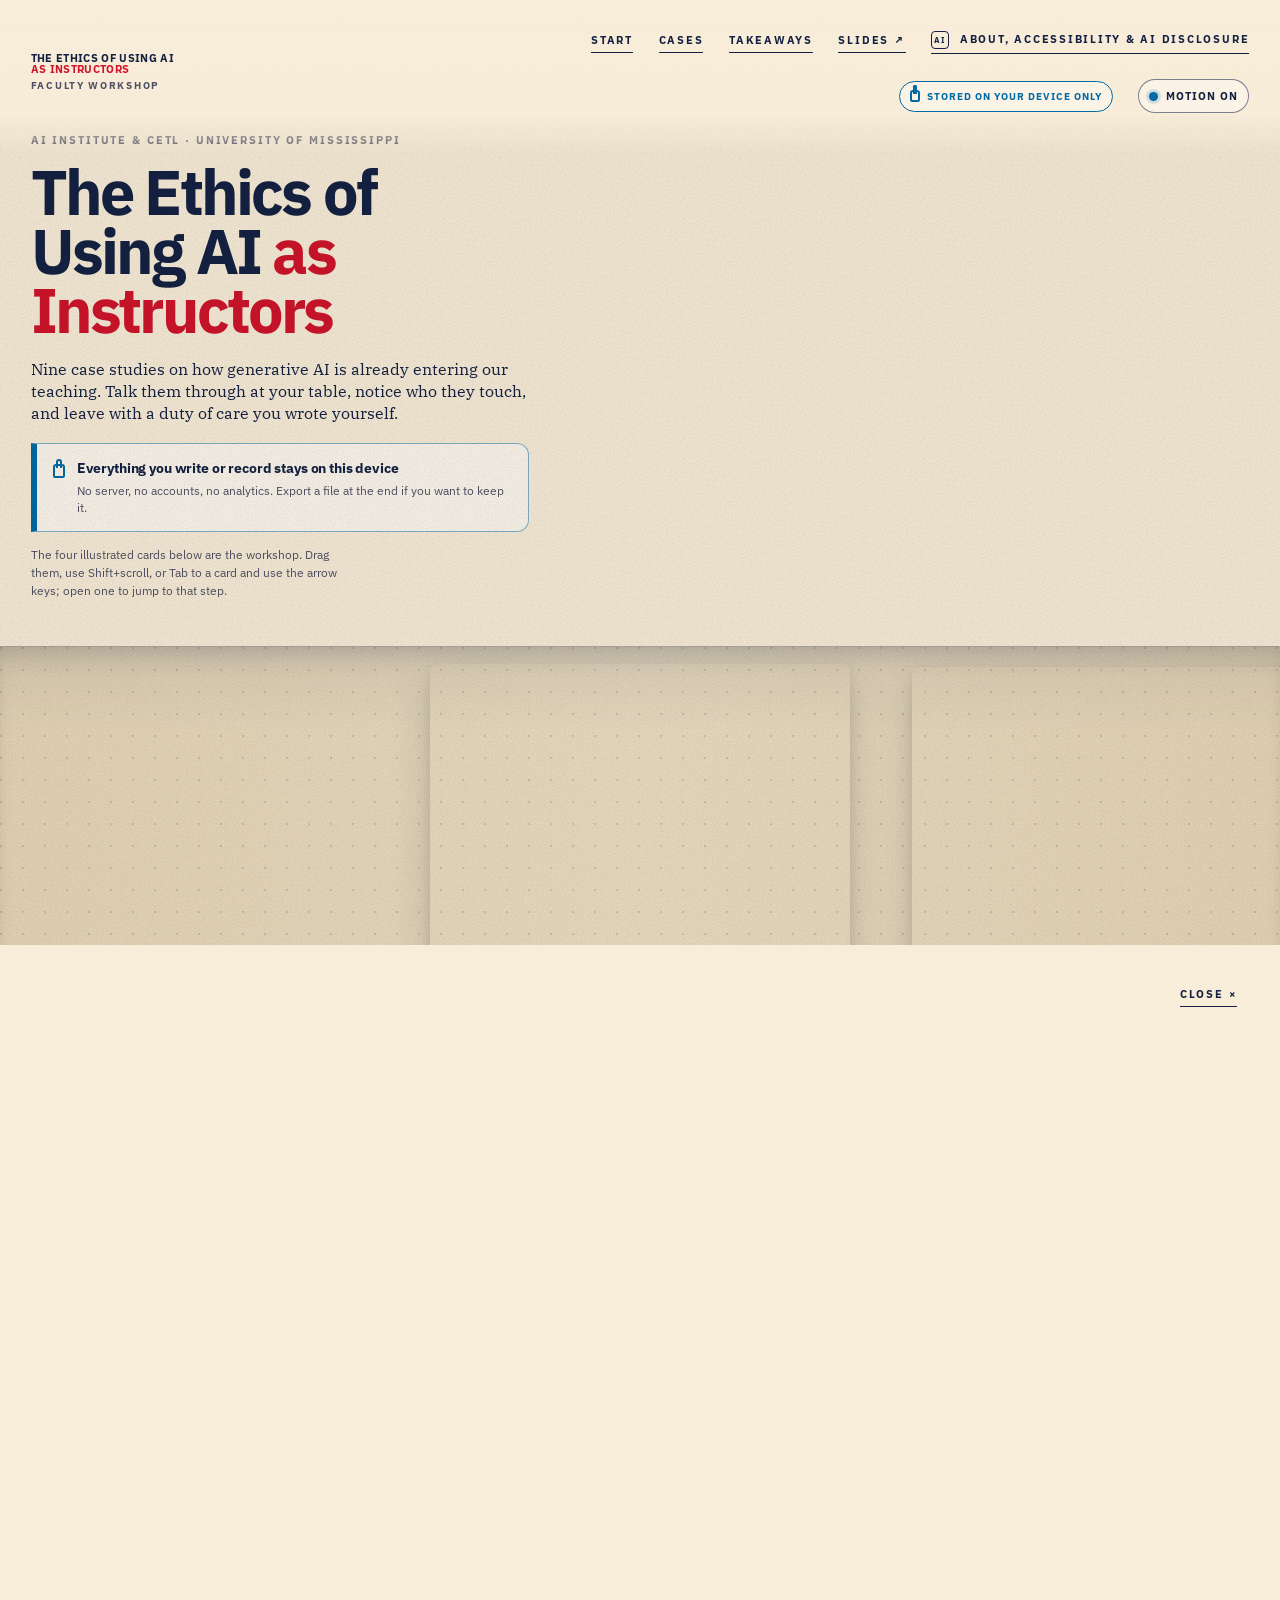
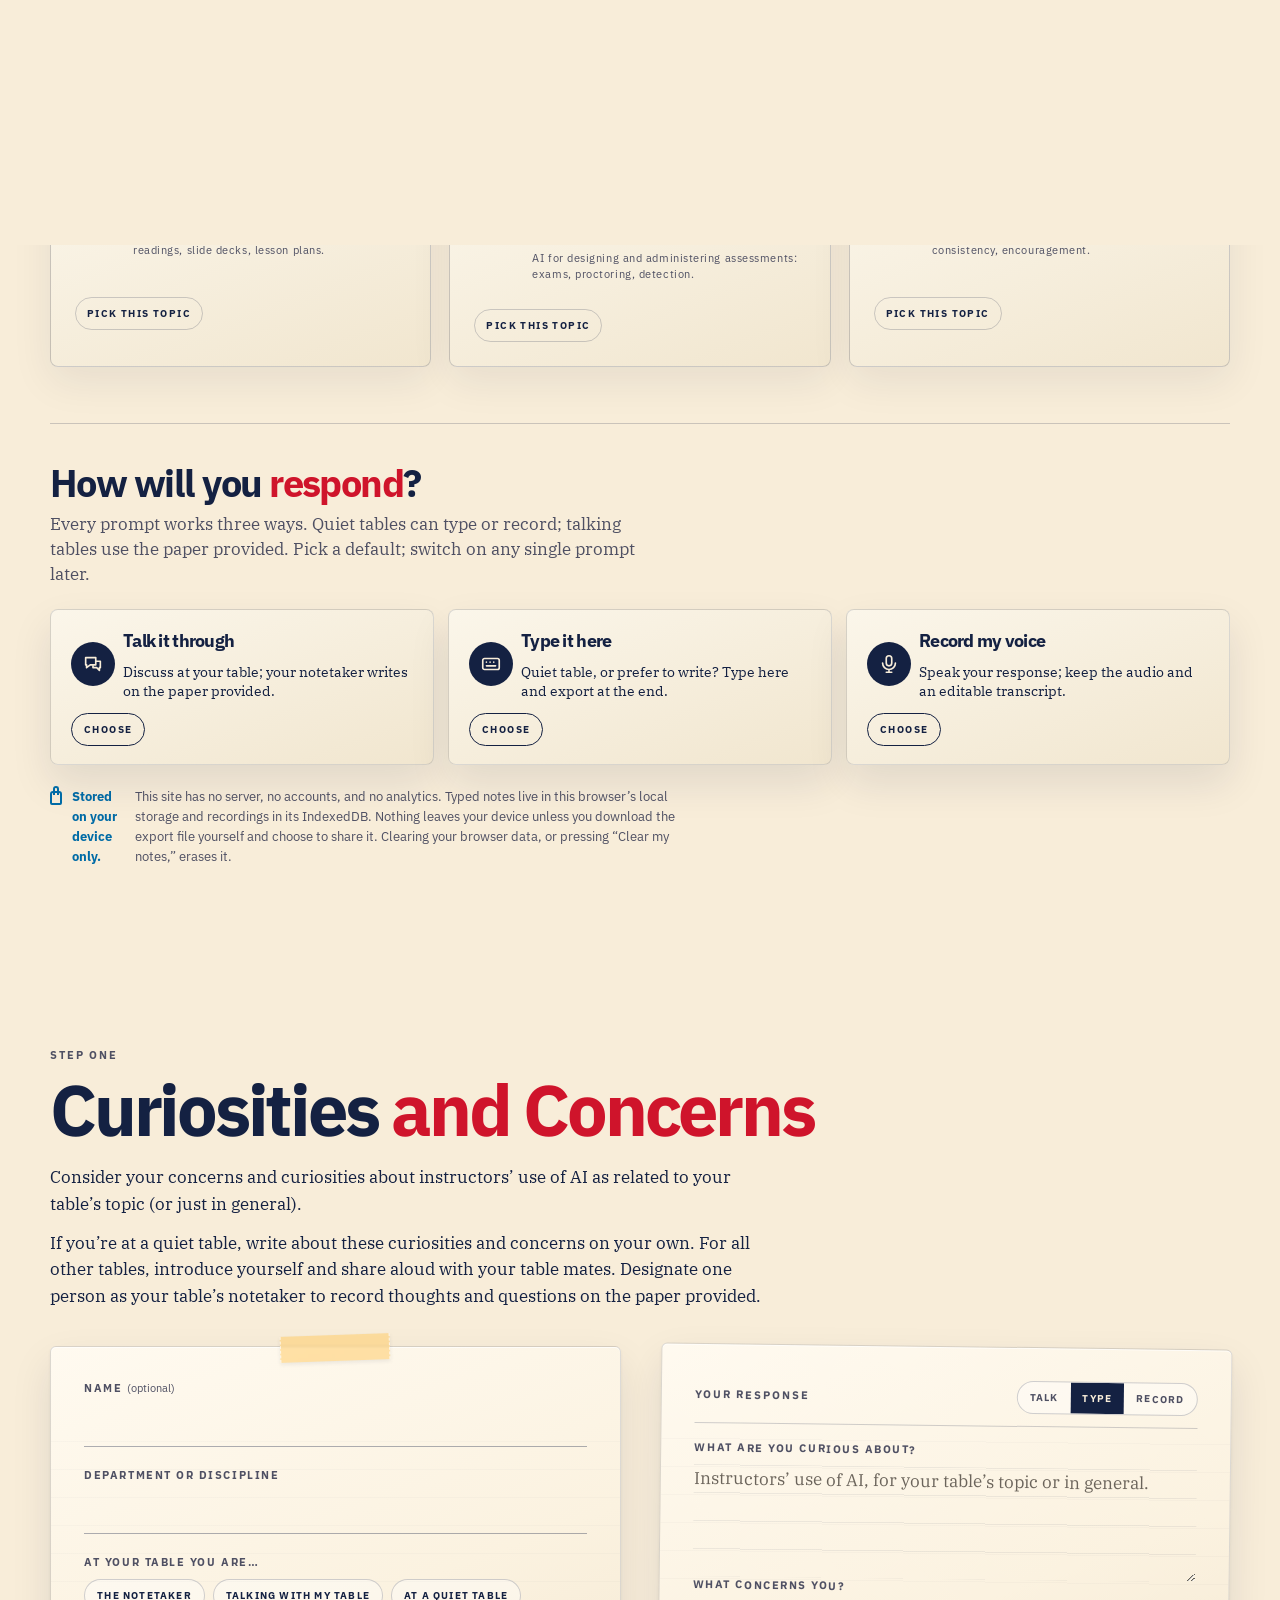
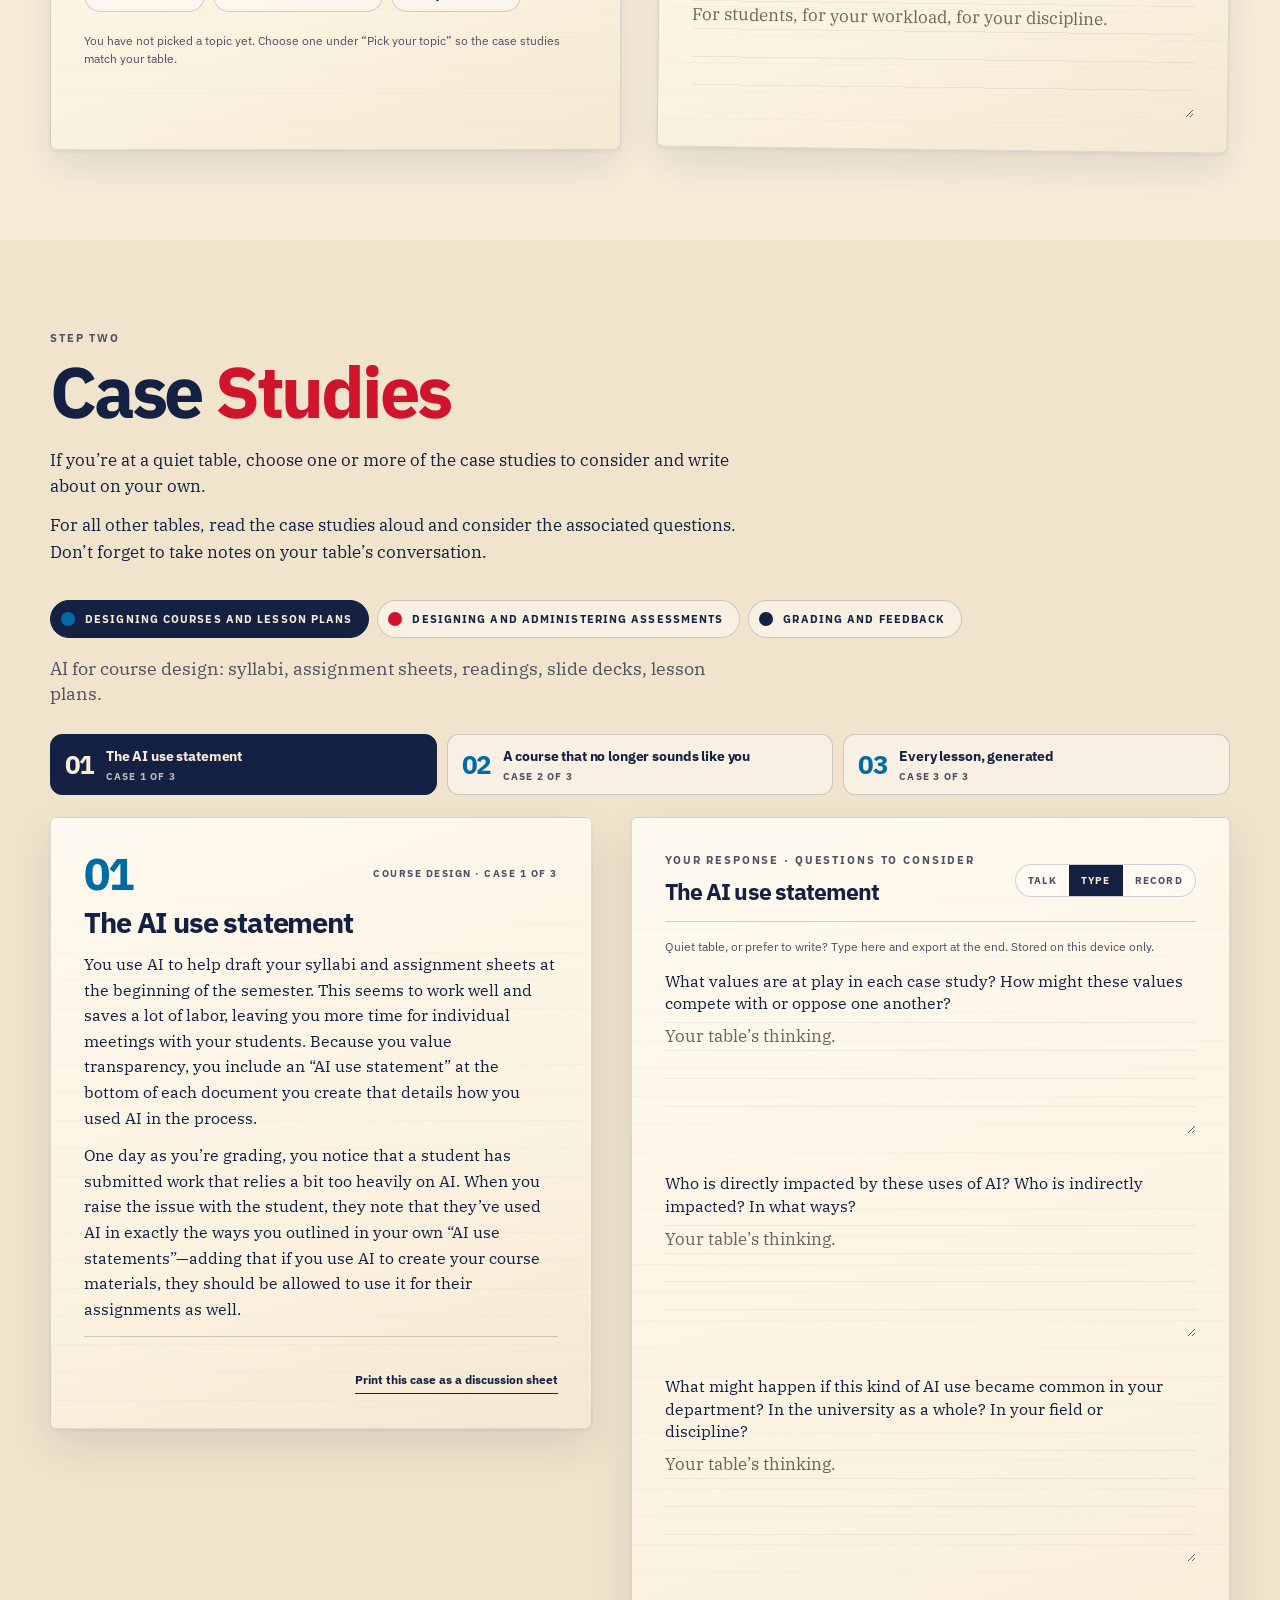
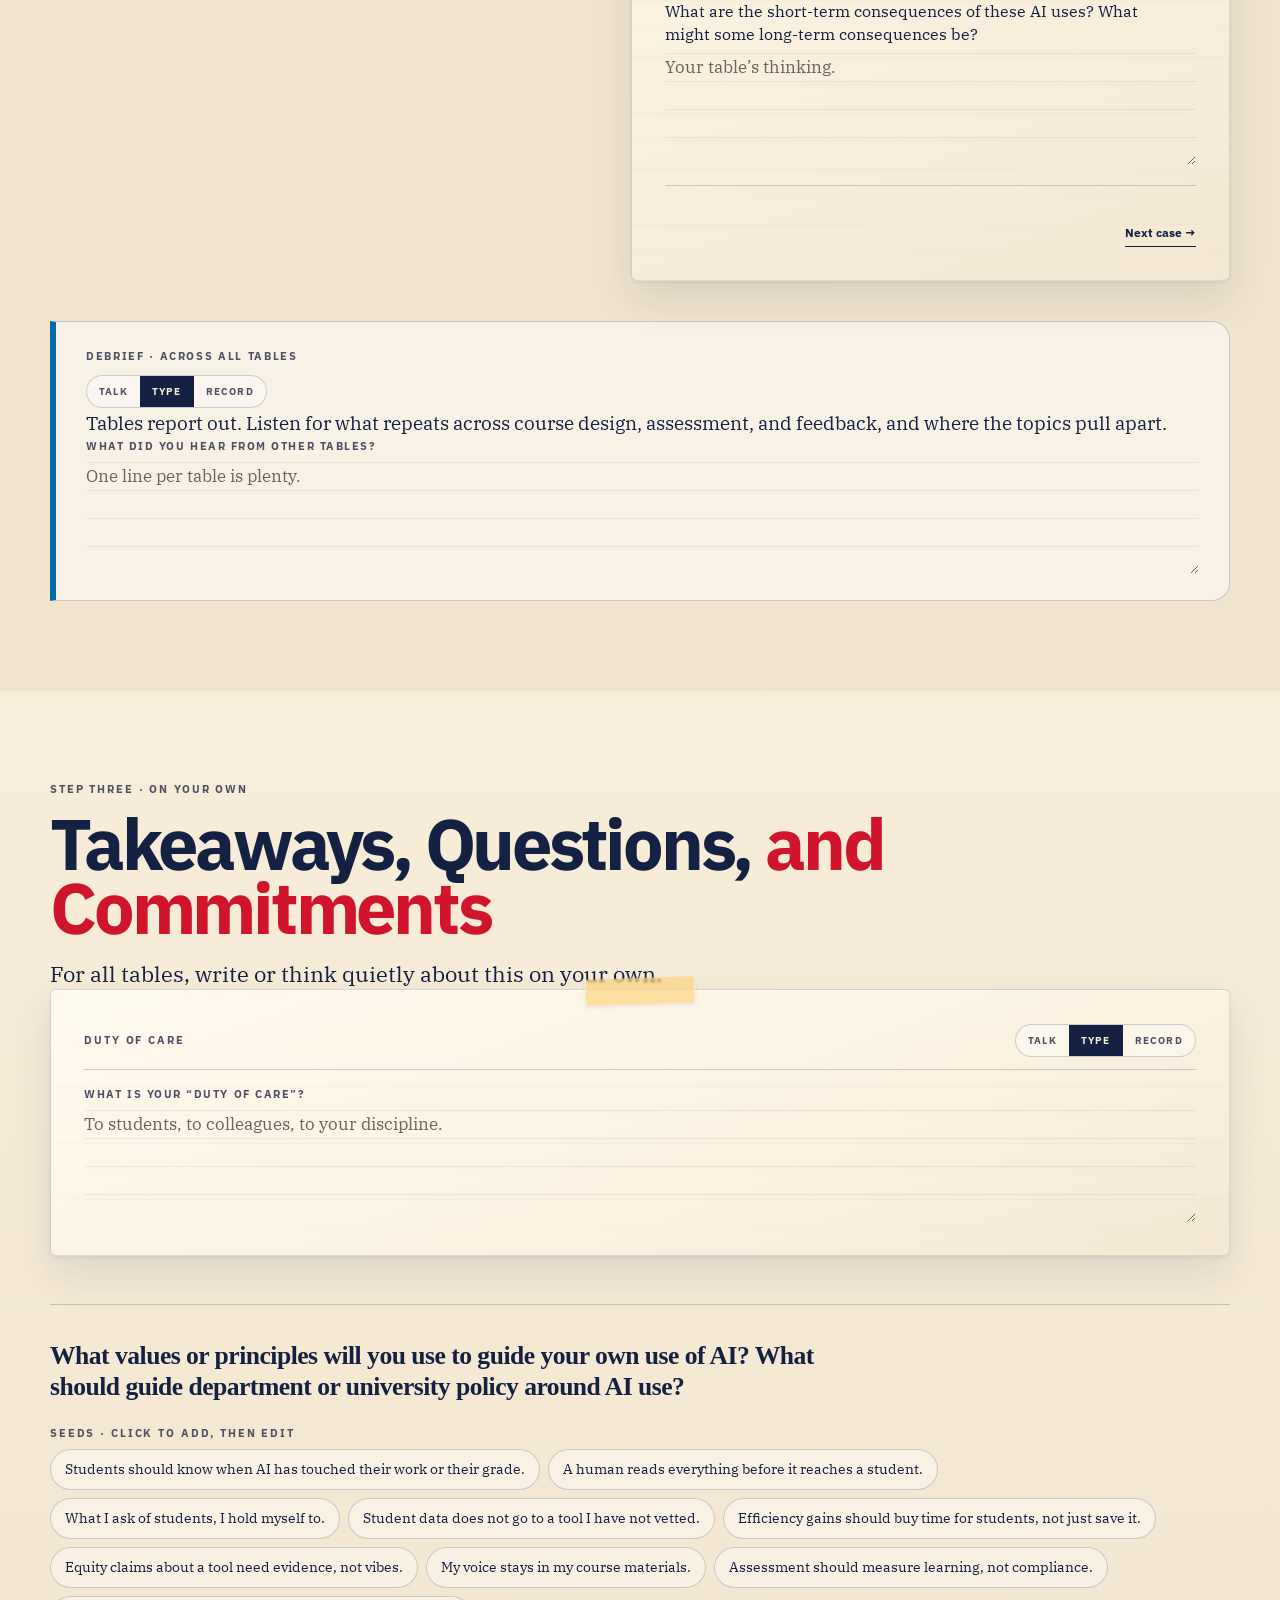
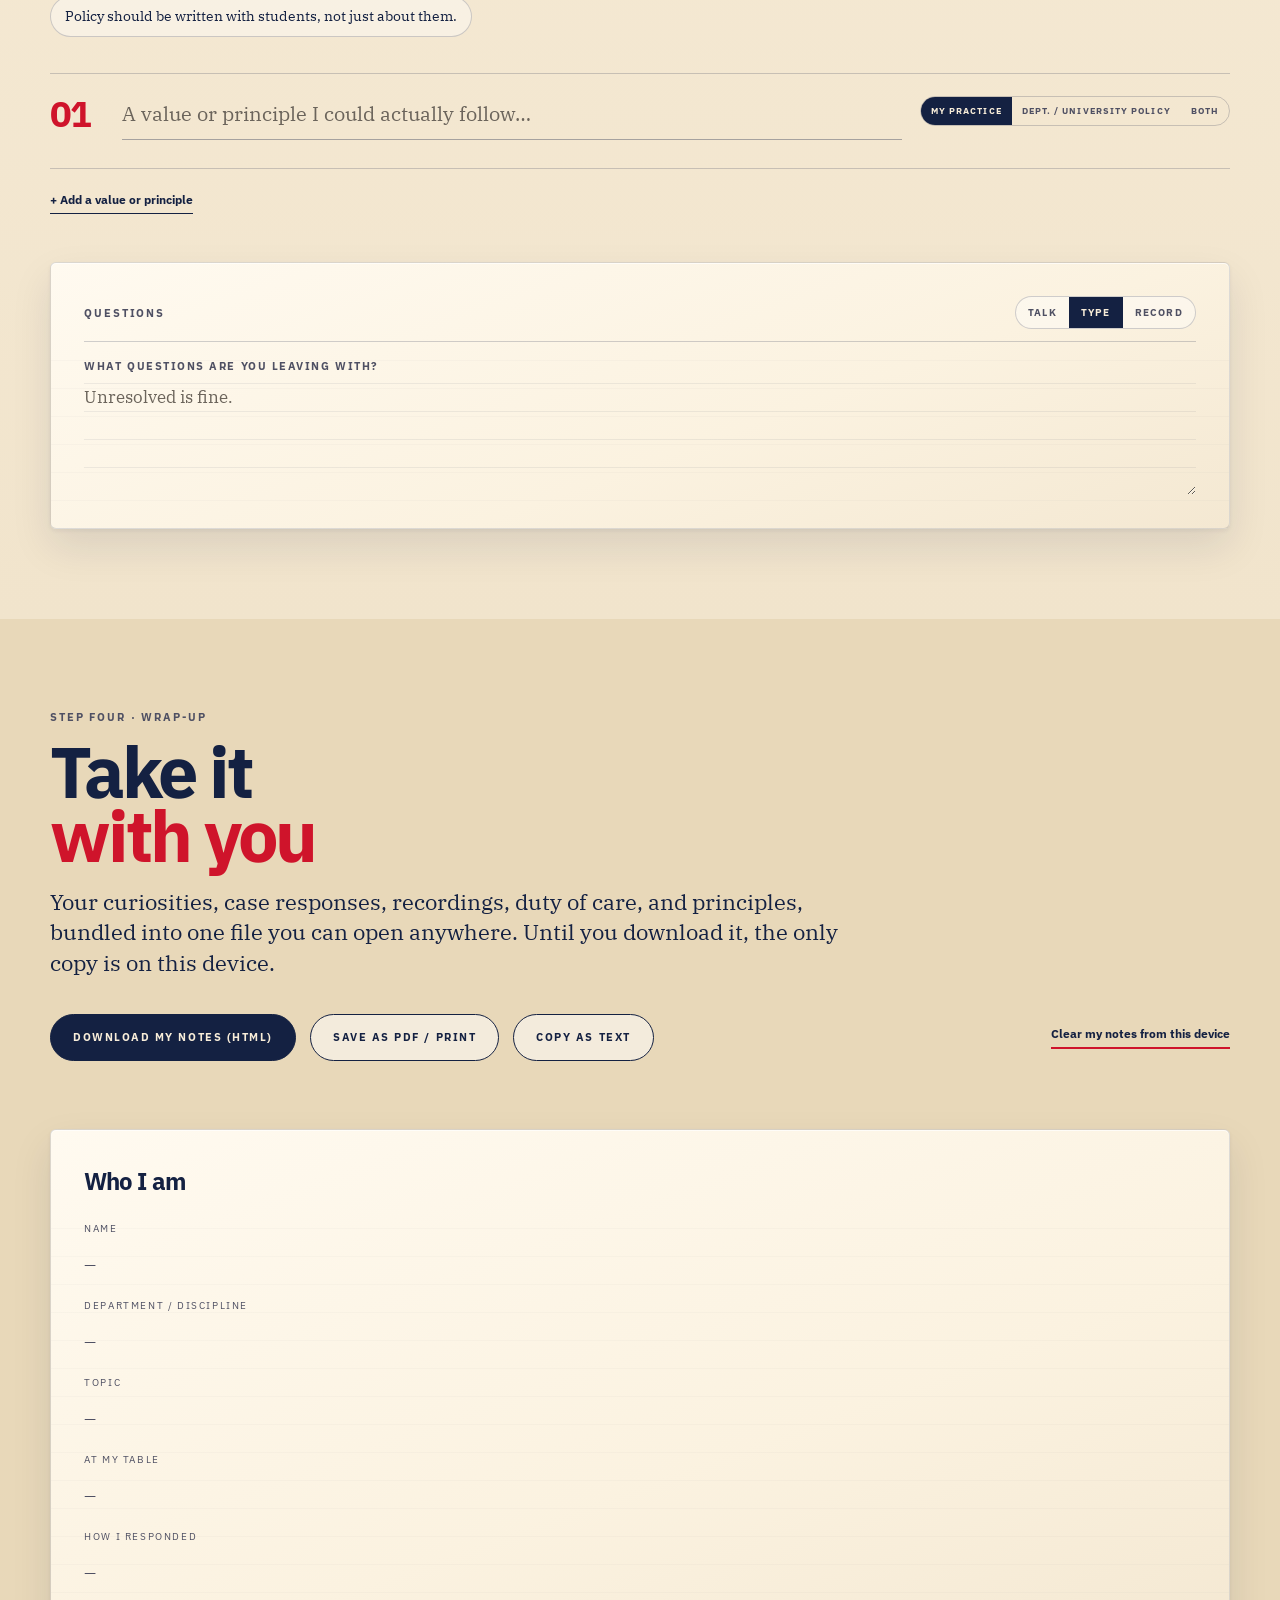
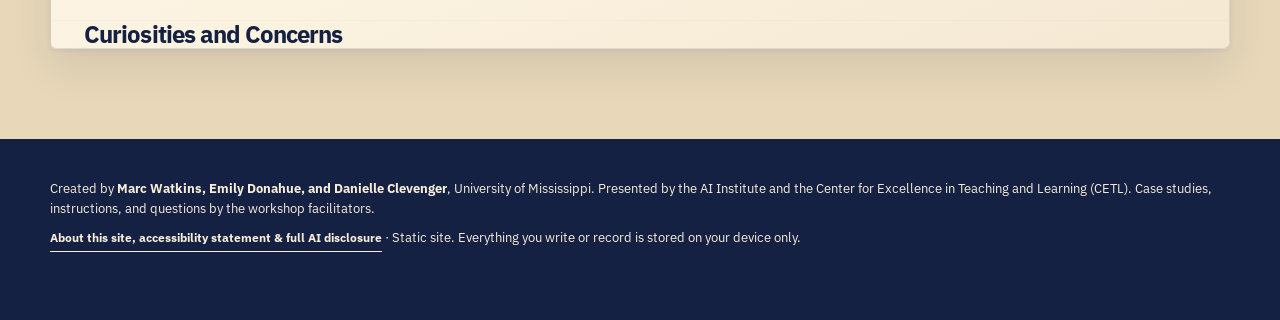
==== commit 252fe1c0: "Add files via upload" ====
--- a/index.html
+++ b/index.html
@@ -4,16 +4,14 @@
   <meta charset="utf-8" />
   <meta name="viewport" content="width=device-width,initial-scale=1,viewport-fit=cover" />
   <meta name="theme-color" content="#F8EDD9" />
-  <title>Cases in Practice — A faculty workshop on AI in teaching</title>
-  <meta name="description" content="A sixty-minute faculty workshop: nine case studies on AI in course design, assessment, and grading. Talk, type, or record your responses; everything stays on your device." />
+  <title>The Ethics of Using AI as Instructors — a faculty workshop</title>
+  <meta name="description" content="A faculty workshop: nine case studies on AI in course design, assessment, and grading. Talk, type, or record your responses; everything stays on your device." />
   <meta name="author" content="Marc Watkins, Emily Donahue, Danielle Clevenger" />
-  <meta property="og:title" content="Cases in Practice" />
-  <meta property="og:description" content="Nine case studies on AI in course design, assessment, and feedback. Talk them through, write your guiding principles, take your notes with you." />
+  <meta property="og:title" content="The Ethics of Using AI as Instructors" />
+  <meta property="og:description" content="Nine case studies on AI in course design, assessment, and feedback. Talk them through, name your duty of care, take your notes with you." />
   <meta property="og:type" content="website" />
+  <meta property="og:url" content="https://mwatkins03-netizen.github.io/Ethical-AI-In-Course-Design-Workshop-Fable-5.1/" />
   <meta property="og:image" content="./assets/cards/step-02.svg" />
-  <link rel="preconnect" href="https://fonts.googleapis.com" />
-  <link rel="preconnect" href="https://fonts.gstatic.com" crossorigin />
-  <link rel="stylesheet" href="https://fonts.googleapis.com/css2?family=IBM+Plex+Sans:wght@400;600;700&family=IBM+Plex+Serif:wght@400;600&display=swap" />
   <link rel="preconnect" href="https://fonts.googleapis.com" />
   <link rel="preconnect" href="https://fonts.gstatic.com" crossorigin />
   <link rel="stylesheet" href="https://fonts.googleapis.com/css2?family=IBM+Plex+Sans:wght@400;600;700&family=IBM+Plex+Serif:wght@400;600&display=swap" />
@@ -24,22 +22,21 @@
 
   <div id="preloader" class="preloader" aria-hidden="true">
     <div class="preloader__eyebrow">FACULTY WORKSHOP</div>
-    <div class="preloader__mark">CASES<br><strong>IN</strong> PRACTICE</div>
+    <div class="preloader__mark preloader__mark--long">THE ETHICS OF<br>USING AI<br><strong>AS INSTRUCTORS</strong></div>
     <div class="preloader__bar"><span></span></div>
   </div>
 
   <div class="grain" aria-hidden="true"></div>
 
   <header class="site-header">
-    <a href="#top" class="wordmark ui-button" aria-label="Cases in Practice, back to top">
-      <span>CASES <strong>IN</strong><br>PRACTICE</span><small>faculty workshop</small>
+    <a href="#top" class="wordmark ui-button" aria-label="The Ethics of Using AI as Instructors, back to top">
+      <span>THE ETHICS OF USING AI<br><strong>AS INSTRUCTORS</strong></span><small>faculty workshop</small>
     </a>
     <nav aria-label="Primary">
       <a class="nav-link" href="#choose">Start</a>
-      <a class="nav-link" href="#agenda">Agenda</a>
       <a class="nav-link" href="#step-cases">Cases</a>
-      <a class="nav-link" href="#step-principles">Principles</a>
-      <button id="facilitatorButton" class="nav-link ui-button" type="button">Facilitator guide</button>
+      <a class="nav-link" href="#step-takeaways">Takeaways</a>
+      <a class="nav-link" id="slidesLink" href="#" target="_blank" rel="noopener">Slides <span aria-hidden="true">↗</span><span class="visually-hidden">(opens in a new tab)</span></a>
       <button id="aboutButton" class="nav-link nav-link--disclosure ui-button" type="button"><span aria-hidden="true">AI</span> About, accessibility &amp; AI disclosure</button>
       <span class="local-chip" title="Nothing you write or record is sent anywhere"><i aria-hidden="true"></i>Stored on your device only</span>
       <button id="motionToggle" class="motion-toggle ui-button" type="button" aria-pressed="true"><span class="motion-toggle__dot" aria-hidden="true"></span><span id="motionLabel">Motion on</span></button>
@@ -58,10 +55,10 @@
       </div>
       <div class="hero__copy">
         <p class="eyebrow">AI INSTITUTE &amp; CETL · UNIVERSITY OF MISSISSIPPI</p>
-        <h1 id="heroTitle">Cases <strong>in</strong><br>Practice</h1>
+        <h1 id="heroTitle" class="hero__title--long">The Ethics of Using AI <strong>as Instructors</strong></h1>
         <p class="lead" id="heroDek"></p>
         <p class="local-badge"><span class="local-badge__lock" aria-hidden="true"></span><strong id="localBadge"></strong><span>No server, no accounts, no analytics. Export a file at the end if you want to keep it.</span></p>
-        <p class="hero__hint">The five illustrated cards below are the workshop. Drag them, use Shift+scroll, or Tab to a card and use the arrow keys; open one to jump to that step.</p>
+        <p class="hero__hint">The four illustrated cards below are the workshop. Drag them, use Shift+scroll, or Tab to a card and use the arrow keys; open one to jump to that step.</p>
       </div>
       <canvas id="glCanvas" aria-hidden="true"></canvas>
       <div id="fallbackGallery" class="fallback-gallery" aria-hidden="true"></div>
@@ -69,7 +66,7 @@
       <div id="projectMeta" class="project-meta-layer" aria-hidden="true"></div>
       <p class="gallery-instruction" aria-hidden="true"><span>Drag · shift+scroll · arrow keys</span><i></i></p>
       <div class="gallery-progress" aria-hidden="true"><span id="deckFill"></span></div>
-      <p id="deckCounter" class="gallery-counter" aria-live="polite">Step 01 of 05</p>
+      <p id="deckCounter" class="gallery-counter" aria-live="polite">Step 01 of 04</p>
       <p class="gallery-credit">Created by <strong>Marc Watkins, Emily Donahue &amp; Danielle Clevenger</strong> · AI Institute &amp; CETL, University of Mississippi</p>
     </section>
 
@@ -78,69 +75,49 @@
       <div class="section__inner">
         <p class="eyebrow reveal">BEFORE WE START · TWO QUICK CHOICES</p>
         <h2 id="chooseTitle" class="section-title reveal">Pick <strong>your topic</strong></h2>
-        <p class="lead reveal">Sit at the table for the topic you care most about. Your pick tints the site, chooses your three case studies, and is remembered on this device.</p>
+        <p class="lead reveal" id="seatingLine"></p>
         <div class="table-grid" id="tablePicker" role="group" aria-label="Pick your topic"></div>
         <div class="respond-block" id="respond">
           <h3 id="respondTitle" class="sub-title reveal">How will you <strong>respond</strong>?</h3>
-          <p class="sub-lead reveal">Every prompt works three ways. Pick a default; switch on any single prompt later.</p>
+          <p class="sub-lead reveal">Every prompt works three ways. Quiet tables can type or record; talking tables use the paper provided. Pick a default; switch on any single prompt later.</p>
           <div class="mode-grid mode-grid--compact" id="modePicker" role="group" aria-labelledby="respondTitle"></div>
           <p class="local-line reveal"><span class="local-badge__lock" aria-hidden="true"></span><strong>Stored on your device only.</strong> <span id="localLong"></span></p>
         </div>
       </div>
     </section>
 
-    <!-- ============ AGENDA ============ -->
-    <section id="agenda" class="section section--agenda" aria-labelledby="agendaTitle">
+    <!-- ============ STEP 1: CURIOSITIES AND CONCERNS ============ -->
+    <section id="step-curiosities" class="section" aria-labelledby="curiositiesTitle">
       <div class="section__inner">
-        <div class="agenda-head">
-          <div><p class="eyebrow reveal">SIXTY MINUTES</p><h2 id="agendaTitle" class="section-title reveal">The agenda,<br><strong>and where you are in it</strong></h2></div>
-          <button id="timerToggle" class="text-action reveal" type="button" aria-pressed="false">Show facilitator timers</button>
-        </div>
-        <ol id="agendaList" class="agenda-list agenda-list--compact"></ol>
-        <details class="rules-details reveal">
-          <summary><span class="eyebrow">DISCUSSION GROUND RULES</span><span class="rules-details__title">How we talk today</span></summary>
-          <ul id="groundRules" class="rules"></ul>
-        </details>
-        <p id="timerStatus" class="visually-hidden" role="status"></p>
-      </div>
-    </section>
-
-    <!-- ============ STEP 1: TABLE ============ -->
-    <section id="step-tables" class="section" aria-labelledby="tablesTitle">
-      <div class="section__inner">
-        <p class="eyebrow reveal">STEP ONE · 10 MINUTES</p>
-        <h2 id="tablesTitle" class="section-title reveal">Your table,<br><strong>your starting point</strong></h2>
-        <p class="lead reveal">Introduce yourself. Then, before anyone reads a case, name what you are curious about and what worries you about your table’s topic.</p>
+        <p class="eyebrow reveal">STEP ONE</p>
+        <h2 id="curiositiesTitle" class="section-title reveal">Curiosities <strong>and Concerns</strong></h2>
+        <div class="instructions reveal" id="curiositiesInstructions"></div>
         <div class="form-grid">
           <div class="sheet reveal">
             <span class="tape" aria-hidden="true"></span>
             <label class="field"><span>Name <em>(optional)</em></span><input id="fName" type="text" autocomplete="name" data-key="name" /></label>
             <label class="field"><span>Department or discipline</span><input id="fDiscipline" type="text" data-key="discipline" /></label>
             <fieldset class="field field--radios">
-              <legend>Your role at the table</legend>
+              <legend>At your table you are…</legend>
               <div id="roleChoices" class="chips chips--select"></div>
             </fieldset>
             <p class="field-note" id="trackEcho"></p>
           </div>
           <div class="sheet sheet--tilt-r reveal response-pane" data-pane="starting">
             <div class="pane-head"><p class="eyebrow">YOUR RESPONSE</p><div class="mode-switch" data-switch role="group" aria-label="Response mode for this pane"></div></div>
-            <div data-response="curiosities" data-label="What are you curious about?" data-hint="What do you actually want to know about AI and this part of teaching?"></div>
-            <div data-response="concerns" data-label="What concerns you?" data-hint="What keeps you cautious: for students, for your workload, for your discipline?"></div>
+            <div data-response="curiosities" data-label="What are you curious about?" data-hint="Instructors’ use of AI, for your table’s topic or in general."></div>
+            <div data-response="concerns" data-label="What concerns you?" data-hint="For students, for your workload, for your discipline."></div>
           </div>
-        </div>
-        <div class="callout callout--blue reveal response-pane" data-pane="quick">
-          <p class="callout__label">Quick debrief · 5 minutes</p>
-          <p>Each table shares one curiosity and one concern with the room. Notetakers: catch what other tables say. You will want it for the principles step.</p>
-          <div data-response="debriefQuick" data-label="What did you hear from other tables?" data-hint="One line per table is plenty."></div>
         </div>
       </div>
     </section>
 
-    <!-- ============ STEP 2: CASES, SIDE BY SIDE ============ -->
+    <!-- ============ STEP 2: CASE STUDIES, SIDE BY SIDE ============ -->
     <section id="step-cases" class="section section--cases" aria-labelledby="casesTitle">
       <div class="section__inner">
-        <p class="eyebrow reveal">STEP TWO · 15 MINUTES</p>
-        <h2 id="casesTitle" class="section-title reveal">Three cases,<br><strong>side by side with your response</strong></h2>
+        <p class="eyebrow reveal">STEP TWO</p>
+        <h2 id="casesTitle" class="section-title reveal">Case <strong>Studies</strong></h2>
+        <div class="instructions reveal" id="casesInstructions"></div>
         <div class="track-tabs reveal" id="trackTabs" role="group" aria-label="Show case studies for a topic"></div>
         <p class="lead track-blurb reveal" id="trackBlurb"></p>
         <div class="case-tabs" id="caseTabs" role="group" aria-label="Choose a case"></div>
@@ -148,52 +125,47 @@
           <div class="compare__case" id="casePane"></div>
           <div class="compare__response response-pane" id="caseResponse" data-pane="case"></div>
         </div>
-      </div>
-    </section>
-
-    <!-- ============ STEP 3: DEBRIEF ============ -->
-    <section id="step-debrief" class="section" aria-labelledby="debriefTitle">
-      <div class="section__inner">
-        <p class="eyebrow reveal">STEP THREE · 15 MINUTES</p>
-        <h2 id="debriefTitle" class="section-title reveal">The longer debrief,<br><strong>across all three tables</strong></h2>
-        <p class="lead reveal">Tables report out. Listen for what repeats across course design, assessment, and feedback, and where the topics pull in different directions.</p>
-        <div class="sheet reveal response-pane" data-pane="debrief">
-          <div class="pane-head"><p class="eyebrow">YOUR RESPONSE</p><div class="mode-switch" data-switch role="group" aria-label="Response mode for this pane"></div></div>
-          <div class="form-grid form-grid--three form-grid--tight">
-            <div data-response="debriefInsight" data-label="One insight from my table" data-hint="What did your table land on?"></div>
-            <div data-response="debriefShift" data-label="One thing from another table that shifted my view" data-hint="A detail, an objection, a story…"></div>
-            <div data-response="debriefQuestion" data-label="A question I still have" data-hint="Unresolved is fine."></div>
-          </div>
+        <div class="callout callout--blue reveal response-pane" data-pane="debrief" style="margin-top:40px">
+          <p class="callout__label">Debrief · across all tables</p>
+          <p>Tables report out. Listen for what repeats across course design, assessment, and feedback, and where the topics pull apart.</p>
+          <div data-response="debriefNotes" data-label="What did you hear from other tables?" data-hint="One line per table is plenty."></div>
         </div>
       </div>
     </section>
 
-    <!-- ============ STEP 4: PRINCIPLES ============ -->
-    <section id="step-principles" class="section section--principles" aria-labelledby="principlesTitle">
+    <!-- ============ STEP 3: TAKEAWAYS, QUESTIONS, AND COMMITMENTS ============ -->
+    <section id="step-takeaways" class="section section--principles" aria-labelledby="takeawaysTitle">
       <div class="section__inner">
-        <p class="eyebrow reveal">STEP FOUR · 5 MINUTES · INDIVIDUAL</p>
-        <h2 id="principlesTitle" class="section-title reveal">Guiding principles<br><strong>you would actually follow</strong></h2>
-        <p class="lead reveal">Brainstorm values for your personal practice or a departmental policy around this issue. Write your own, or start from a seed and rewrite it in your words.</p>
-        <div class="seeds reveal">
-          <p class="eyebrow" id="seedsLabel">SEEDS · CLICK TO ADD, THEN EDIT</p>
-          <div id="seedChips" class="chips" role="group" aria-labelledby="seedsLabel"></div>
+        <p class="eyebrow reveal">STEP THREE · ON YOUR OWN</p>
+        <h2 id="takeawaysTitle" class="section-title reveal">Takeaways, Questions, <strong>and Commitments</strong></h2>
+        <p class="lead reveal" id="takeawaysInstruction"></p>
+        <div class="sheet reveal response-pane" data-pane="duty">
+          <span class="tape" aria-hidden="true"></span>
+          <div class="pane-head"><p class="eyebrow">DUTY OF CARE</p><div class="mode-switch" data-switch role="group" aria-label="Response mode for this pane"></div></div>
+          <div data-response="dutyOfCare" data-label="What is your “duty of care”?" data-hint="To students, to colleagues, to your discipline."></div>
         </div>
-        <ol id="principleList" class="principle-list" aria-label="Your principles"></ol>
-        <button id="addPrinciple" class="text-action" type="button">+ Add a principle</button>
-        <div class="sheet sheet--commit reveal response-pane" data-pane="commit">
-          <span class="tape" aria-hidden="true"></span>
-          <div class="pane-head"><p class="eyebrow">YOUR RESPONSE</p><div class="mode-switch" data-switch role="group" aria-label="Response mode for this pane"></div></div>
-          <div data-response="commitment" data-label="One thing I will do differently this semester" data-hint="Small and specific beats grand."></div>
+        <div class="values-block">
+          <h3 class="sub-title reveal" id="valuesTitle"></h3>
+          <div class="seeds reveal">
+            <p class="eyebrow" id="seedsLabel">SEEDS · CLICK TO ADD, THEN EDIT</p>
+            <div id="seedChips" class="chips" role="group" aria-labelledby="seedsLabel"></div>
+          </div>
+          <ol id="principleList" class="principle-list" aria-label="Your values and principles"></ol>
+          <button id="addPrinciple" class="text-action" type="button">+ Add a value or principle</button>
+        </div>
+        <div class="sheet sheet--commit reveal response-pane" data-pane="leaving">
+          <div class="pane-head"><p class="eyebrow">QUESTIONS</p><div class="mode-switch" data-switch role="group" aria-label="Response mode for this pane"></div></div>
+          <div data-response="leavingQuestions" data-label="What questions are you leaving with?" data-hint="Unresolved is fine."></div>
         </div>
       </div>
     </section>
 
-    <!-- ============ STEP 5: EXPORT ============ -->
+    <!-- ============ STEP 4: EXPORT ============ -->
     <section id="step-export" class="section section--export" aria-labelledby="exportTitle">
       <div class="section__inner">
-        <p class="eyebrow reveal">STEP FIVE · WRAP-UP</p>
+        <p class="eyebrow reveal">STEP FOUR · WRAP-UP</p>
         <h2 id="exportTitle" class="section-title reveal">Take it<br><strong>with you</strong></h2>
-        <p class="lead reveal">Your notes, case responses, recordings, and principles, bundled into one file you can open anywhere. Until you download it, the only copy is on this device.</p>
+        <p class="lead reveal">Your curiosities, case responses, recordings, duty of care, and principles, bundled into one file you can open anywhere. Until you download it, the only copy is on this device.</p>
         <div class="export-row reveal">
           <button id="exportHtml" class="btn btn--ink" type="button">Download my notes (HTML)</button>
           <button id="exportPdf" class="btn" type="button">Save as PDF / Print</button>
@@ -207,7 +179,7 @@
 
     <footer class="site-footer">
       <div class="section__inner">
-        <p>Created by <strong>Marc Watkins, Emily Donahue, and Danielle Clevenger</strong>, University of Mississippi. Presented by the AI Institute and the Center for Excellence in Teaching and Learning (CETL). Case studies and agenda by the workshop facilitators.</p>
+        <p>Created by <strong>Marc Watkins, Emily Donahue, and Danielle Clevenger</strong>, University of Mississippi. Presented by the AI Institute and the Center for Excellence in Teaching and Learning (CETL). Case studies, instructions, and questions by the workshop facilitators.</p>
         <p><button id="aboutButton2" class="text-action" type="button">About this site, accessibility statement &amp; full AI disclosure</button> · Static site. Everything you write or record is stored on your device only.</p>
       </div>
     </footer>
@@ -219,6 +191,7 @@
   </aside>
 
   <div id="transition" class="transition" aria-hidden="true"><div></div></div>
+  <p id="timerStatus" class="visually-hidden" role="status"></p>
   <script type="module" src="./js/app.js"></script>
 </body>
 </html>
--- a/css/styles.css
+++ b/css/styles.css
@@ -632,3 +632,18 @@
 .hero.gallery .meta-done{display:block;min-height:1.4em}
 .hero.gallery .project-meta__text{min-height:0}
 .text-action--danger{color:var(--ink);border-bottom:2px solid var(--lyceum)}
+
+/* ===== v4: The Ethics of Using AI as Instructors ===== */
+.preloader__mark--long{font-size:clamp(28px,4.6vw,68px);line-height:.92;letter-spacing:-.04em}
+.wordmark{font-size:11px;line-height:1.05;max-width:190px}
+.hero__title--long{font-size:clamp(40px,4.9vw,82px)!important;line-height:.94!important;letter-spacing:-.045em!important}
+.info-title--long{font-size:clamp(36px,4.6vw,70px)!important;line-height:.95!important}
+.instructions{margin:22px 0 0;max-width:72ch}
+.instructions p{font-family:var(--serif);font-size:clamp(16px,1.35vw,19px);line-height:1.55;margin:0 0 12px}
+.instructions p:last-child{margin-bottom:0}
+.form-grid{margin-top:36px}
+.values-block{margin-top:48px;padding-top:36px;border-top:1px solid var(--hair)}
+.values-block .sub-title{font-size:clamp(20px,2vw,28px);line-height:1.2;letter-spacing:-.02em;max-width:60ch;font-family:var(--serif);font-weight:600}
+.values-block .seeds{margin-top:22px}
+.section--principles .sheet--commit{margin-top:48px}
+@media(max-width:600px){.wordmark{max-width:150px;font-size:10px}}
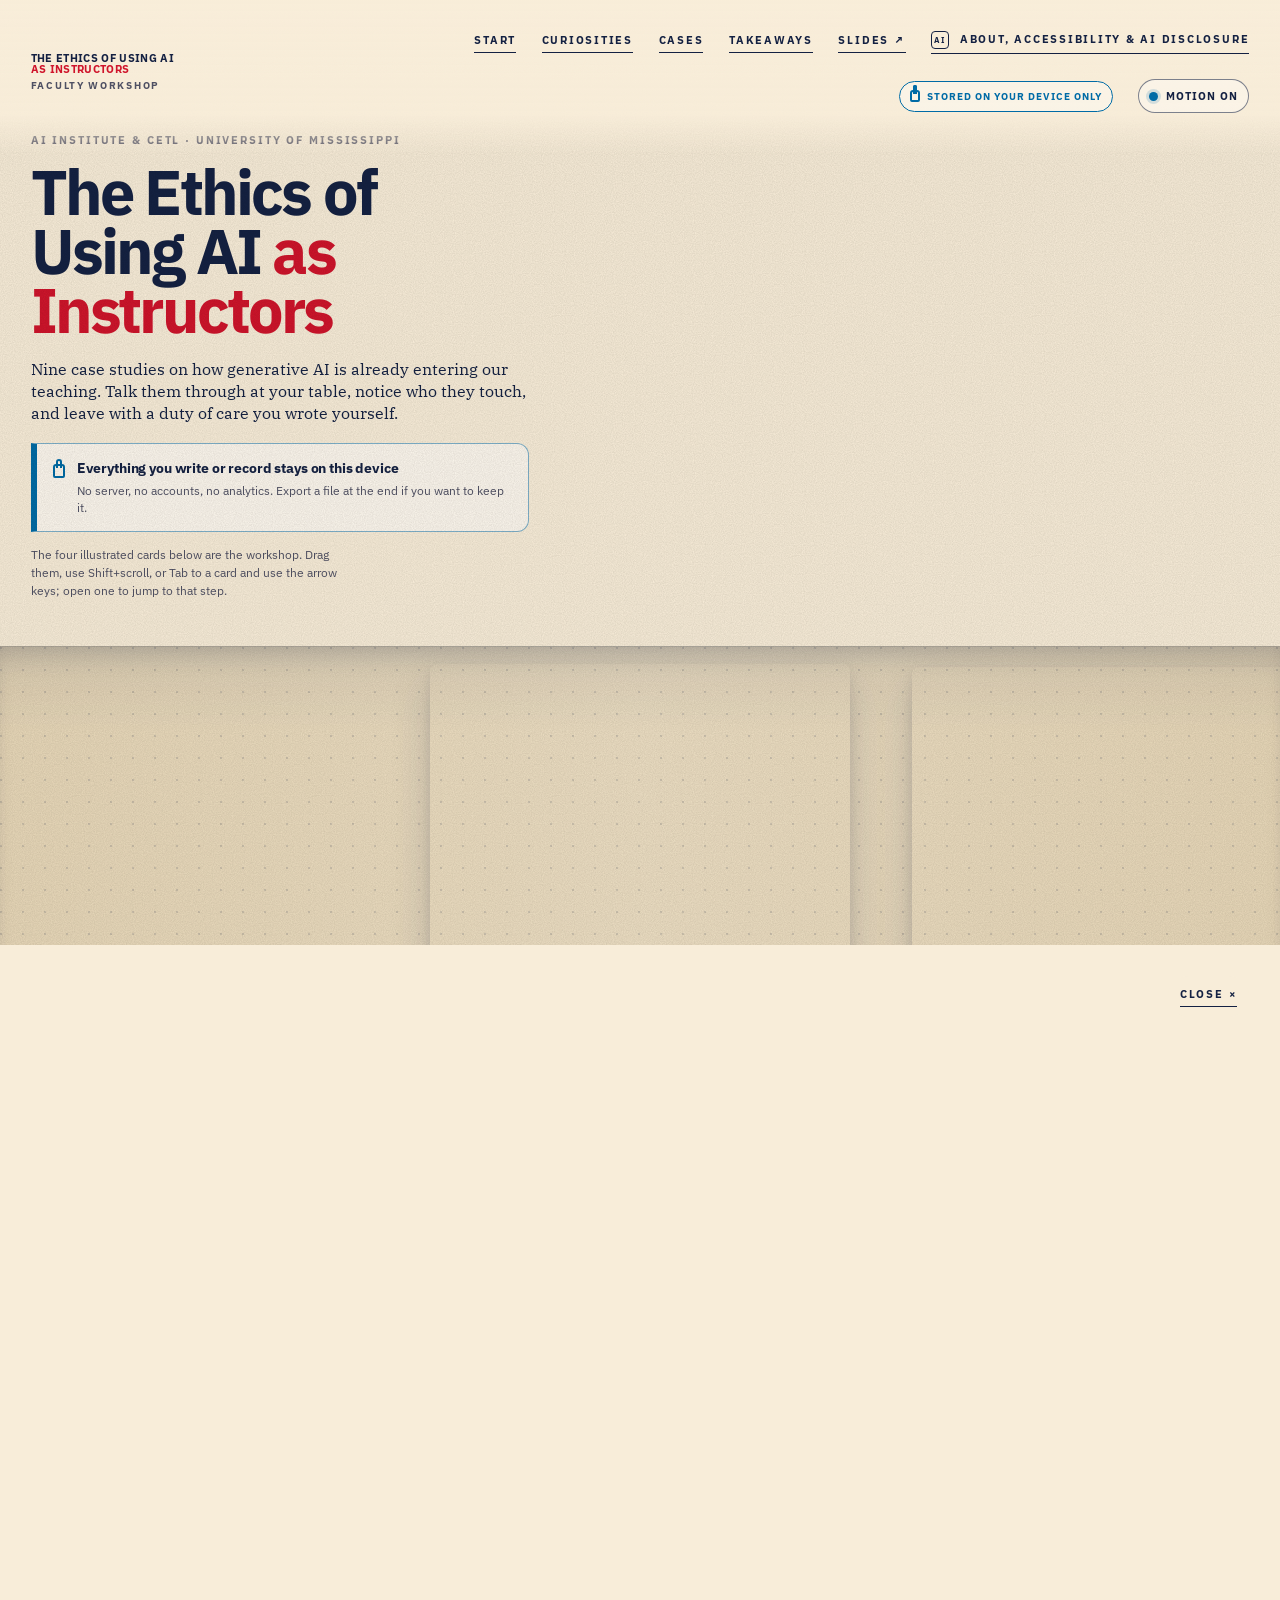
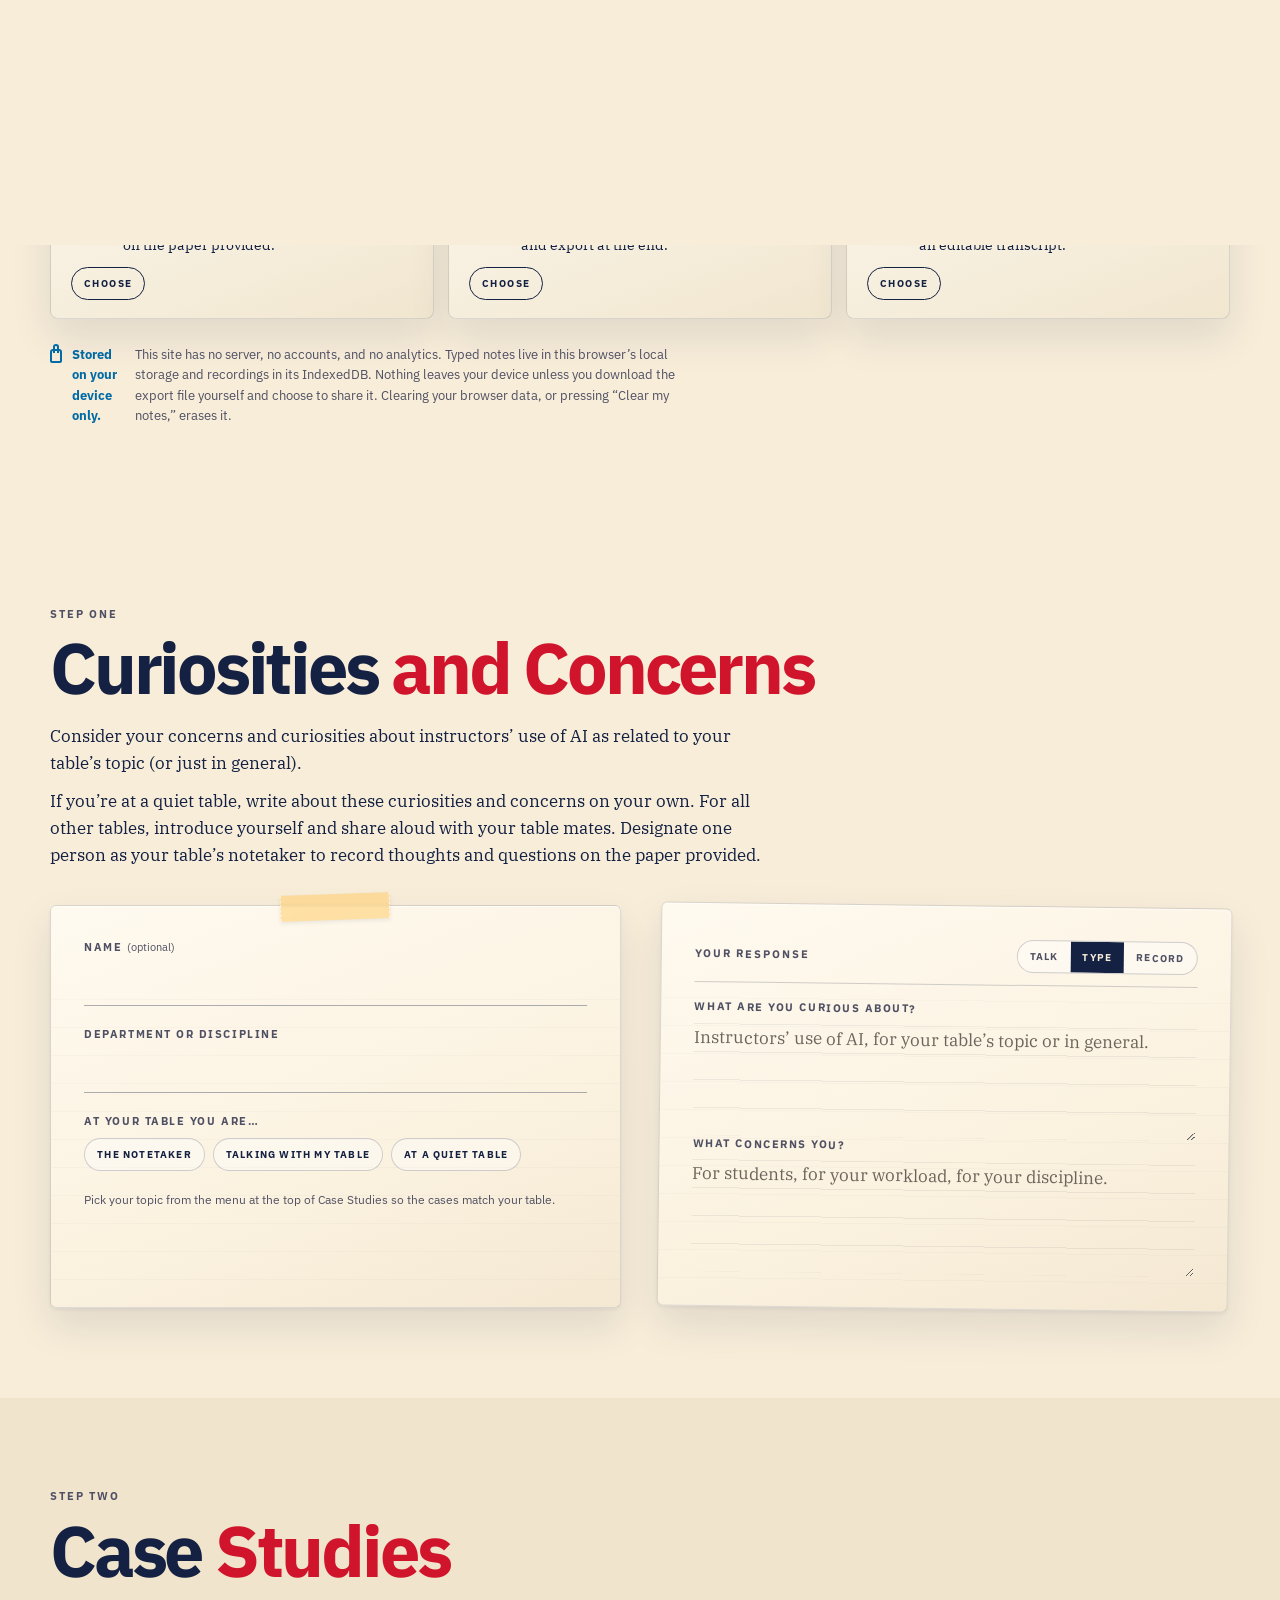
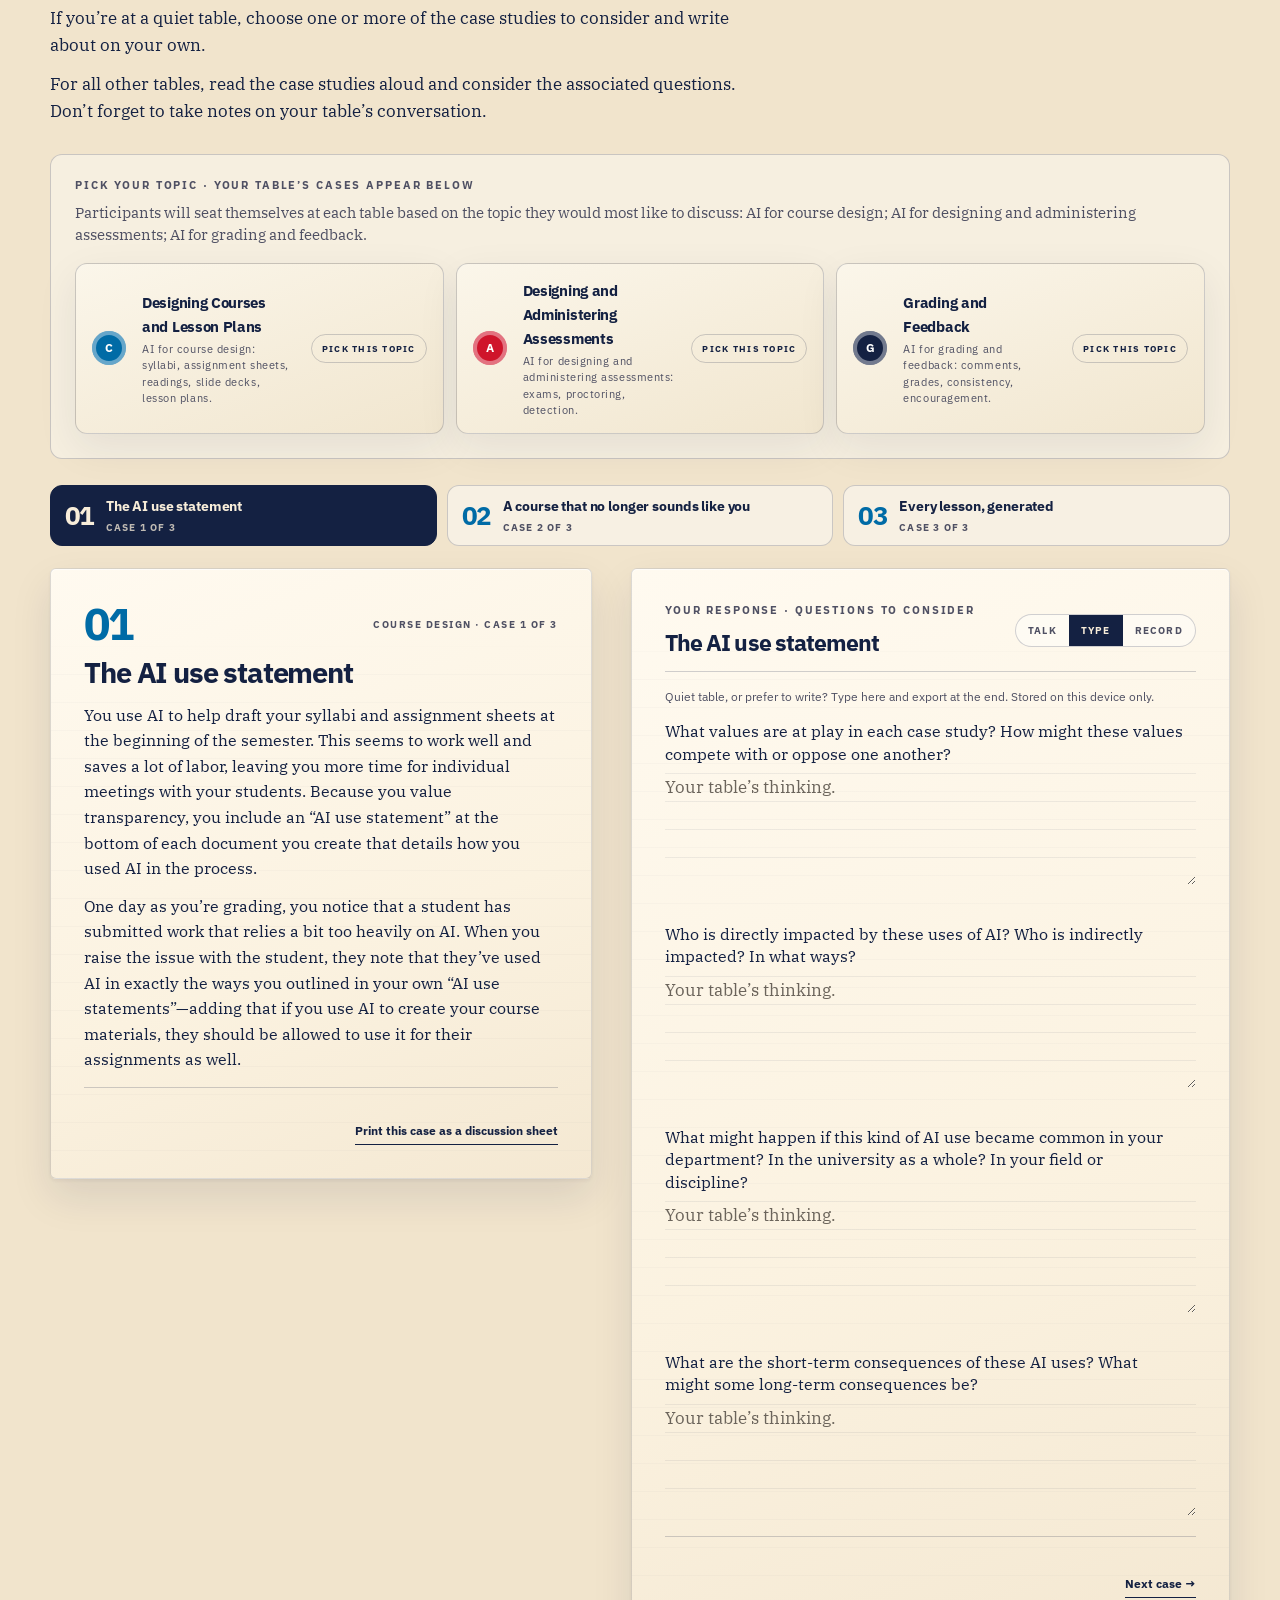
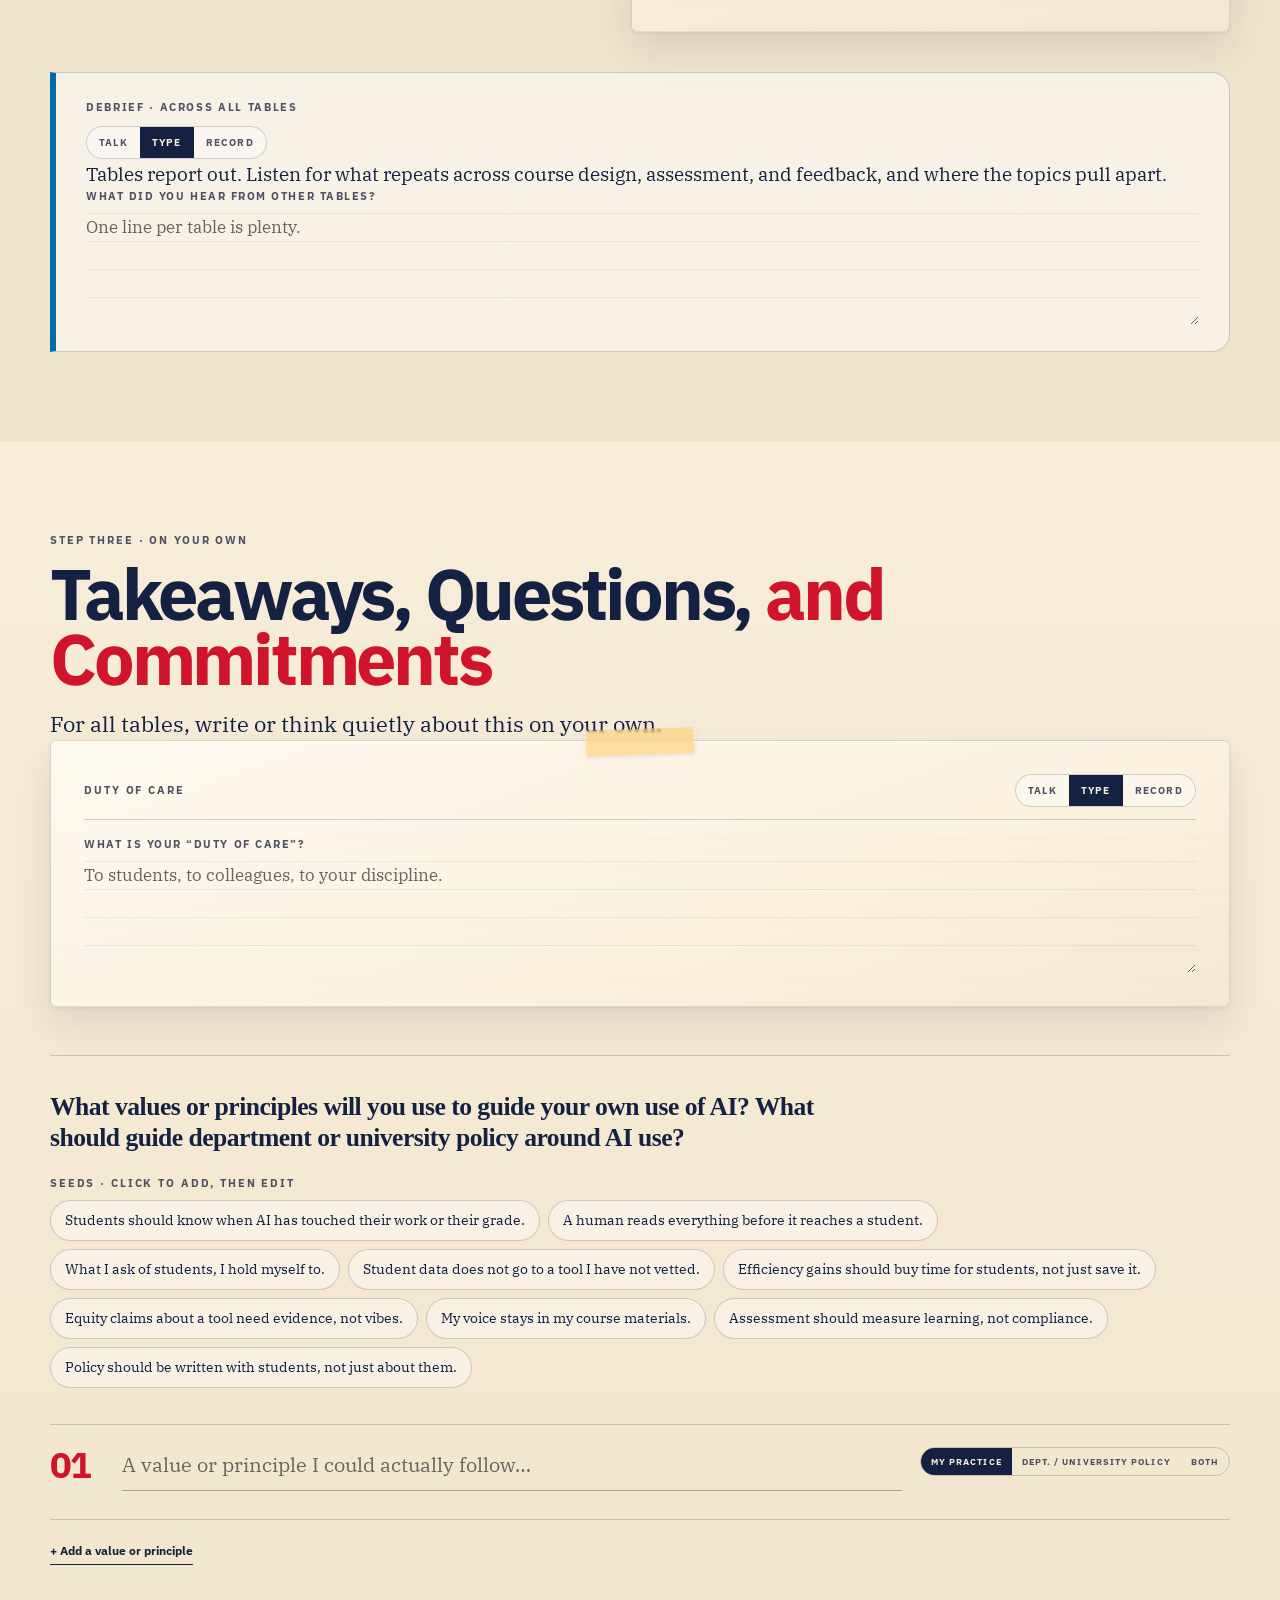
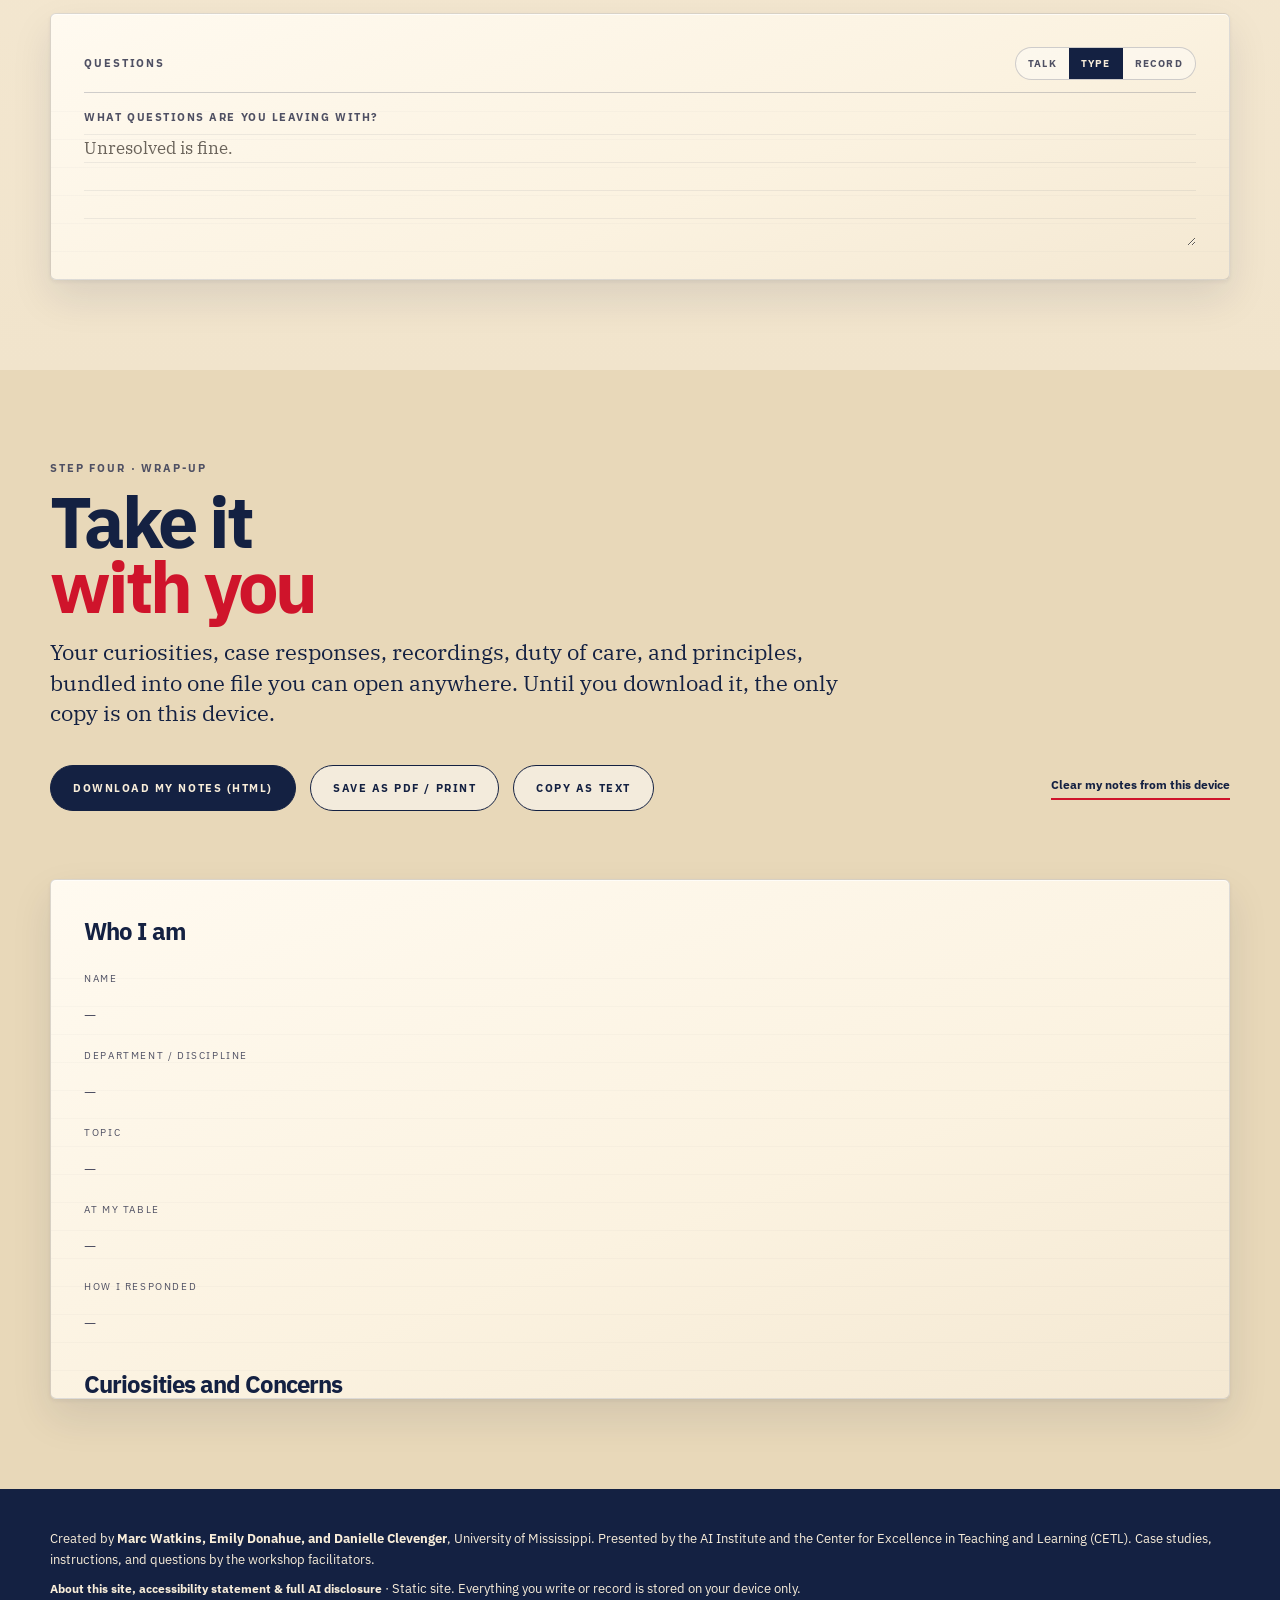
==== commit 58288c16: "Add files via upload" ====
--- a/index.html
+++ b/index.html
@@ -15,7 +15,7 @@
   <link rel="preconnect" href="https://fonts.googleapis.com" />
   <link rel="preconnect" href="https://fonts.gstatic.com" crossorigin />
   <link rel="stylesheet" href="https://fonts.googleapis.com/css2?family=IBM+Plex+Sans:wght@400;600;700&family=IBM+Plex+Serif:wght@400;600&display=swap" />
-  <link rel="stylesheet" href="./css/styles.css" />
+  <link rel="stylesheet" href="./css/styles.css?v=20260926a" />
 </head>
 <body>
   <a class="skip-link" href="#choose">Skip to the workshop</a>
@@ -34,6 +34,7 @@
     </a>
     <nav aria-label="Primary">
       <a class="nav-link" href="#choose">Start</a>
+      <a class="nav-link" href="#step-curiosities">Curiosities</a>
       <a class="nav-link" href="#step-cases">Cases</a>
       <a class="nav-link" href="#step-takeaways">Takeaways</a>
       <a class="nav-link" id="slidesLink" href="#" target="_blank" rel="noopener">Slides <span aria-hidden="true">↗</span><span class="visually-hidden">(opens in a new tab)</span></a>
@@ -70,19 +71,14 @@
       <p class="gallery-credit">Created by <strong>Marc Watkins, Emily Donahue &amp; Danielle Clevenger</strong> · AI Institute &amp; CETL, University of Mississippi</p>
     </section>
 
-    <!-- ============ BEFORE WE START: topic + response mode ============ -->
-    <section id="choose" class="section section--choose" aria-labelledby="chooseTitle">
-      <div class="section__inner">
-        <p class="eyebrow reveal">BEFORE WE START · TWO QUICK CHOICES</p>
-        <h2 id="chooseTitle" class="section-title reveal">Pick <strong>your topic</strong></h2>
-        <p class="lead reveal" id="seatingLine"></p>
-        <div class="table-grid" id="tablePicker" role="group" aria-label="Pick your topic"></div>
-        <div class="respond-block" id="respond">
-          <h3 id="respondTitle" class="sub-title reveal">How will you <strong>respond</strong>?</h3>
-          <p class="sub-lead reveal">Every prompt works three ways. Quiet tables can type or record; talking tables use the paper provided. Pick a default; switch on any single prompt later.</p>
-          <div class="mode-grid mode-grid--compact" id="modePicker" role="group" aria-labelledby="respondTitle"></div>
-          <p class="local-line reveal"><span class="local-badge__lock" aria-hidden="true"></span><strong>Stored on your device only.</strong> <span id="localLong"></span></p>
-        </div>
+    <!-- ============ BEFORE WE START: how will you respond ============ -->
+    <section id="choose" class="section section--choose" aria-labelledby="respondTitle">
+      <div class="section__inner">
+        <p class="eyebrow reveal">BEFORE WE START</p>
+        <h2 id="respondTitle" class="section-title reveal">How will you <strong>respond</strong>?</h2>
+        <p class="lead reveal">Every prompt works three ways. Quiet tables can type or record; talking tables use the paper provided. Pick a default; switch on any single prompt later.</p>
+        <div class="mode-grid mode-grid--compact" id="modePicker" role="group" aria-labelledby="respondTitle"></div>
+        <p class="local-line reveal"><span class="local-badge__lock" aria-hidden="true"></span><strong>Stored on your device only.</strong> <span id="localLong"></span></p>
       </div>
     </section>
 
@@ -118,8 +114,11 @@
         <p class="eyebrow reveal">STEP TWO</p>
         <h2 id="casesTitle" class="section-title reveal">Case <strong>Studies</strong></h2>
         <div class="instructions reveal" id="casesInstructions"></div>
-        <div class="track-tabs reveal" id="trackTabs" role="group" aria-label="Show case studies for a topic"></div>
-        <p class="lead track-blurb reveal" id="trackBlurb"></p>
+        <div class="topic-menu reveal" id="topicMenu">
+          <p class="eyebrow" id="topicLabel">PICK YOUR TOPIC · YOUR TABLE’S CASES APPEAR BELOW</p>
+          <p class="sub-lead" id="seatingLine"></p>
+          <div class="table-grid table-grid--menu" id="tablePicker" role="group" aria-labelledby="topicLabel"></div>
+        </div>
         <div class="case-tabs" id="caseTabs" role="group" aria-label="Choose a case"></div>
         <div class="compare">
           <div class="compare__case" id="casePane"></div>
@@ -192,6 +191,19 @@
 
   <div id="transition" class="transition" aria-hidden="true"><div></div></div>
   <p id="timerStatus" class="visually-hidden" role="status"></p>
-  <script type="module" src="./js/app.js"></script>
+  <script>
+    // Boot guard: if the module script fails to load (stale cache, file:// open, blocked script), say so instead of showing dead buttons.
+    window.__ethicsBooted = false;
+    var showBoot = function () {
+      if (window.__ethicsBooted || document.getElementById('bootAlert')) return;
+      var b = document.createElement('div'); b.id = 'bootAlert'; b.setAttribute('role', 'alert');
+      b.style.cssText = 'position:fixed;left:50%;bottom:24px;transform:translateX(-50%);z-index:9999;max-width:min(640px,92vw);padding:14px 18px;border-radius:12px;background:#142142;color:#F8EDD9;font:14px/1.5 "IBM Plex Sans",Arial,sans-serif;box-shadow:0 20px 50px rgba(20,33,66,.35)';
+      b.innerHTML = '<strong>The workshop script did not load, so the buttons will not respond.</strong> ' + (location.protocol === 'file:' ? 'This page was opened straight from a folder; it needs to be served over http or https (for example the GitHub Pages address).' : 'Try a hard reload (Shift+Reload, or Cmd+Shift+R) to clear a stale copy.') + ' <button type="button" onclick="location.reload()" style="margin-left:10px;border:1px solid #F8EDD9;background:transparent;color:#F8EDD9;border-radius:99px;padding:6px 12px;font:inherit;cursor:pointer">Reload</button>';
+      document.body.appendChild(b);
+    };
+    setTimeout(showBoot, 6000);
+    window.addEventListener('error', function (e) { if (e && e.filename && /\/js\//.test(e.filename)) showBoot(); }, true);
+  </script>
+  <script type="module" src="./js/app.js?v=20260926a"></script>
 </body>
 </html>
--- a/css/styles.css
+++ b/css/styles.css
@@ -647,3 +647,19 @@
 .values-block .seeds{margin-top:22px}
 .section--principles .sheet--commit{margin-top:48px}
 @media(max-width:600px){.wordmark{max-width:150px;font-size:10px}}
+
+/* ===== topic menu inside Case Studies ===== */
+.topic-menu{margin:30px 0 26px;padding:22px 24px 24px;border:1px solid var(--hair);border-radius:12px;background:rgba(255,255,255,.4)}
+.topic-menu .sub-lead{margin:8px 0 0;font-size:15px;max-width:none}
+.table-grid--menu{margin-top:16px;gap:12px}
+.table-grid--menu .table-card{padding:14px 16px;grid-template-columns:auto 1fr auto;grid-template-rows:auto;align-items:center;border-radius:12px}
+.table-grid--menu .table-card__title{font-size:15px}
+.table-grid--menu .table-card__meta{font-size:11px;margin-top:3px}
+.table-grid--menu .table-card__pick{grid-column:auto;margin-top:0;font-size:9px;padding:7px 10px}
+.table-grid--menu .table-card__swatch{width:34px;height:34px;font-size:12px}
+.section--choose .mode-grid--compact{margin-top:32px}
+.section--choose .local-line{margin-top:26px}
+.case-tabs{margin-top:0}
+@media(max-width:980px){.table-grid--menu{grid-template-columns:1fr}}
+.table-grid .table-card.is-picked{background:var(--ink);color:var(--paper);border-color:var(--ink)}
+.table-grid .table-card.is-picked .table-card__meta{color:rgba(248,237,217,.75)}
